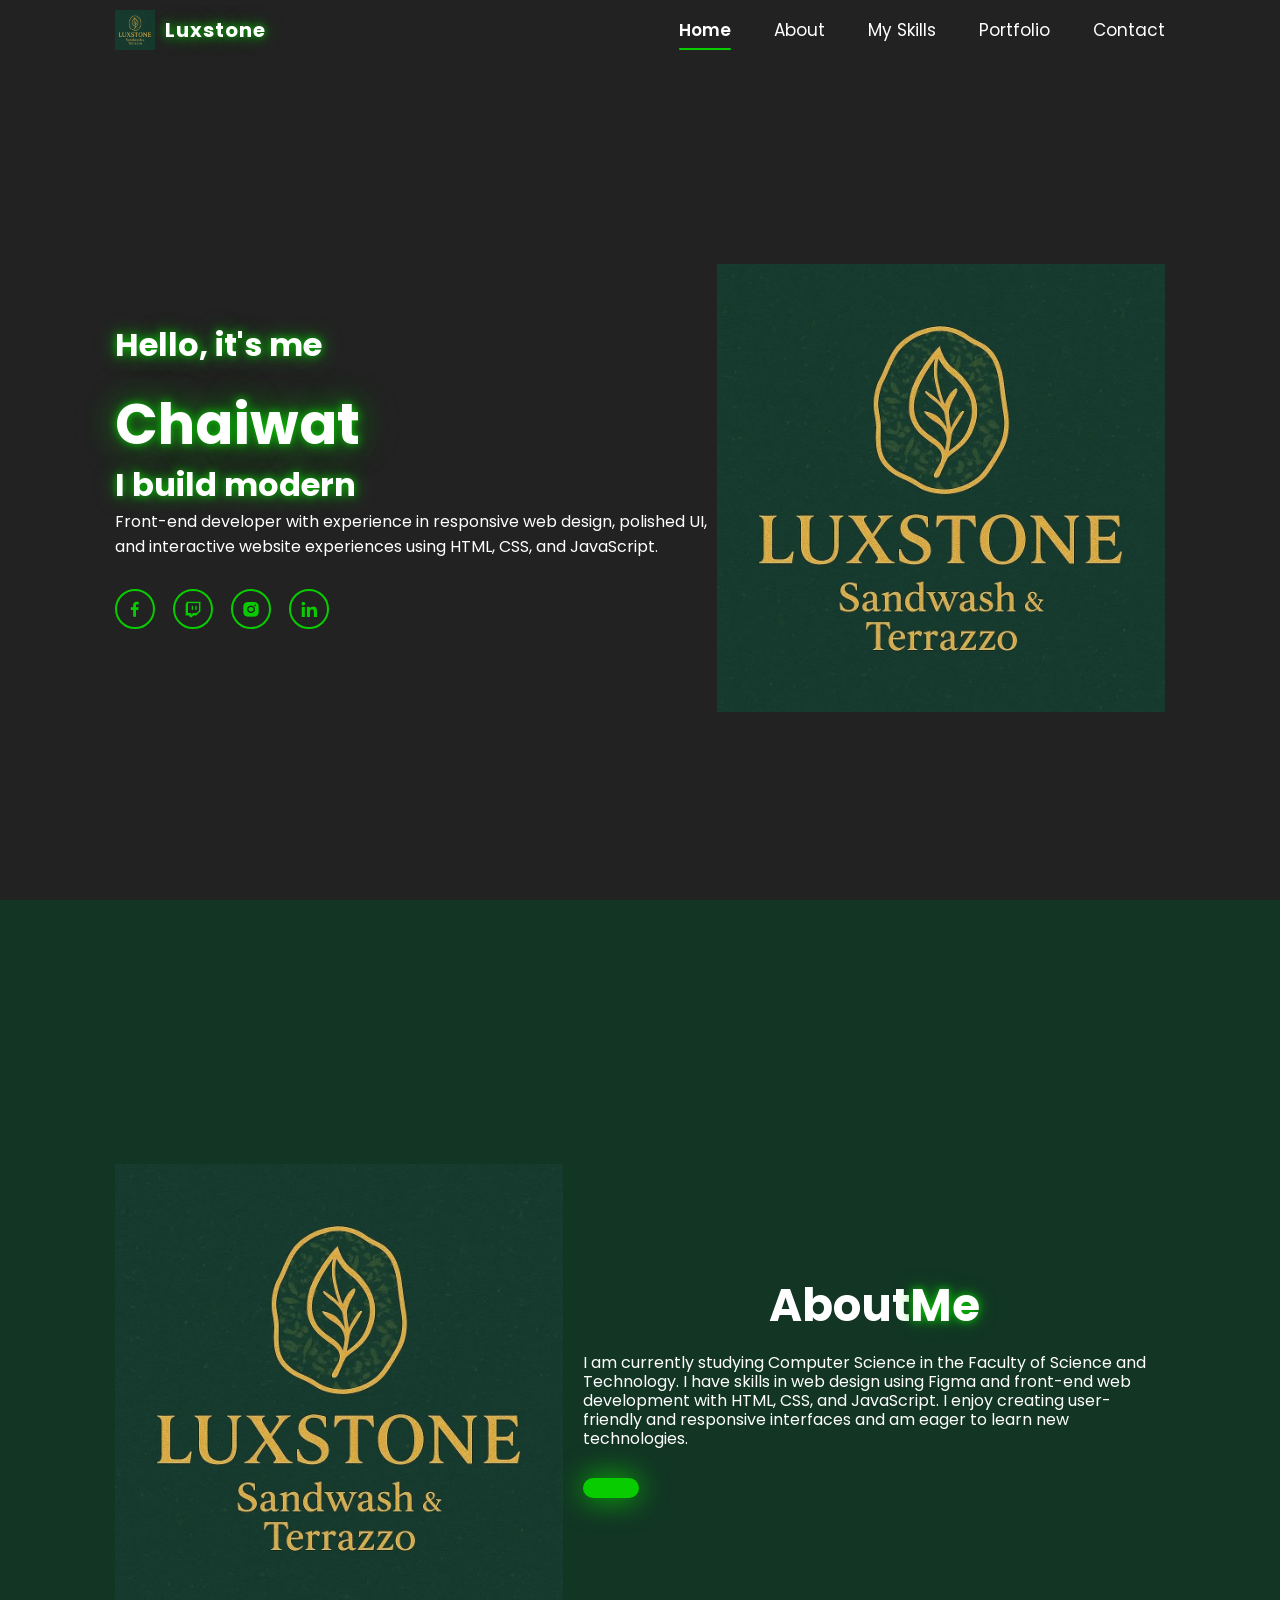
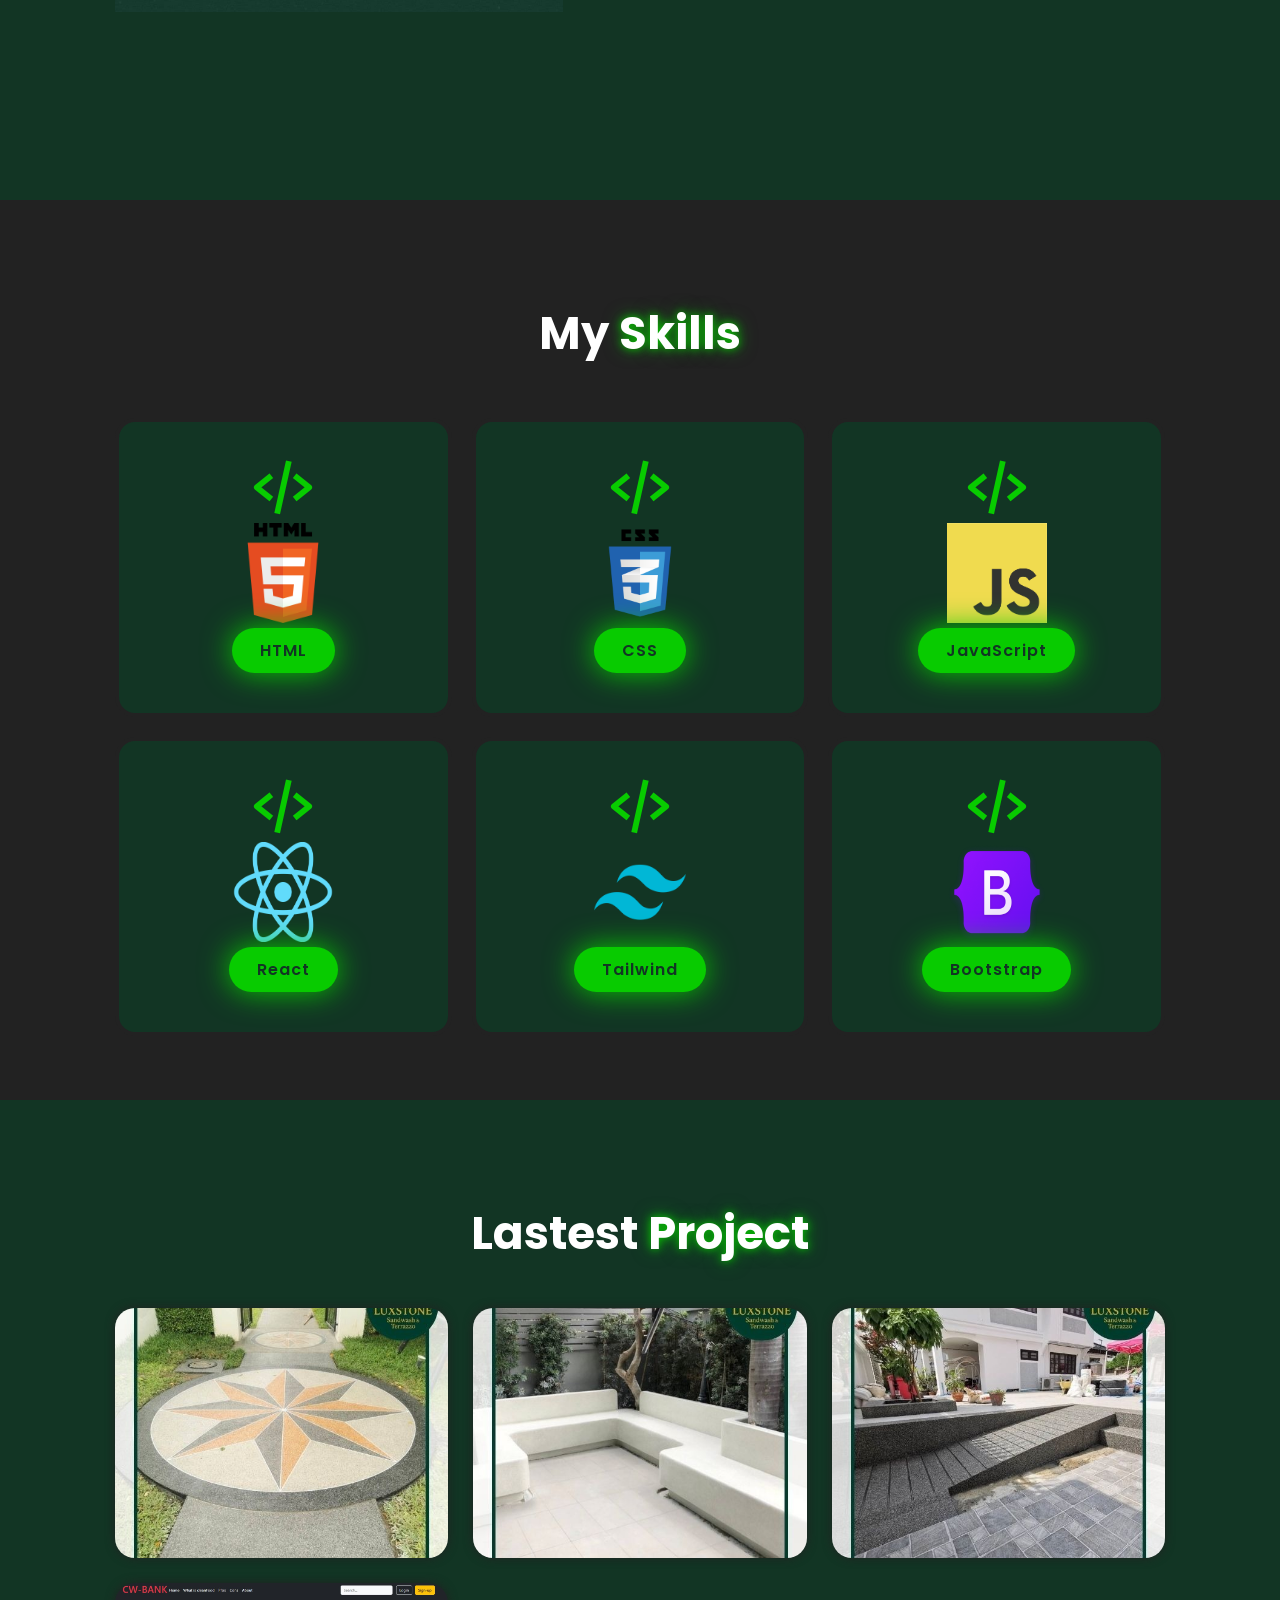
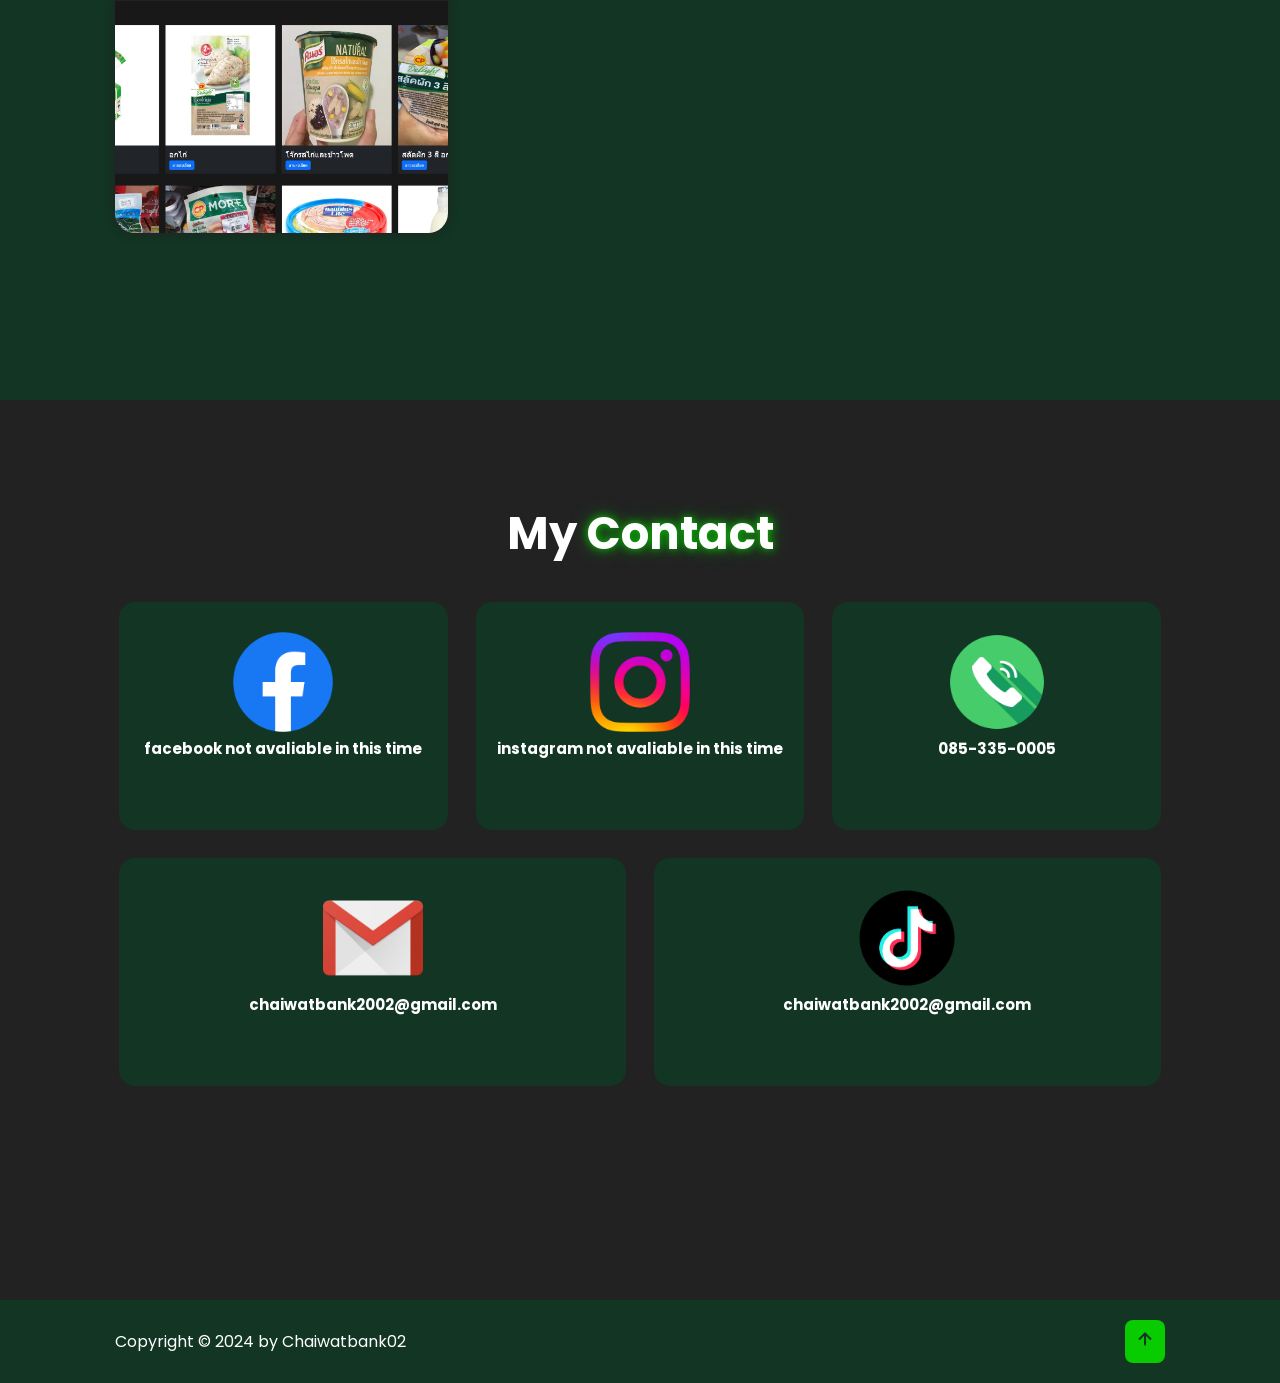
==== index.html @ 9760f202 "first commit" ====
<!DOCTYPE html>
<html lang="en">
  <head>
    <!-- กำหนดการตั้งค่าภาษาเป็นภาษาอังกฤษ -->
    <meta charset="UTF-8" />
    <meta http-equiv="X-UA-Compatible" content="IE=edge" />
    <meta name="viewport" content="width=device-width, initial-scale=1.0" />
    <title>Luxstone</title>

    <!-- เชื่อมโยงกับ Box Icons library สำหรับการใช้ไอคอน -->
    <link href="https://unpkg.com/boxicons@2.1.4/css/boxicons.min.css" rel="stylesheet" />

    <!-- โลโก้สำหรับแท็บ browser (favicon) -->
    <link rel="icon" href="images/luxstone_logo.jpg" type="image/jpeg" />

    <!-- เชื่อมโยงกับไฟล์ CSS ที่กำหนดเอง -->
    <link rel="stylesheet" href="css/style.css" />
  </head>

  <body>
    <!-- ส่วนของ Header -->
    <header class="header">
      
      <!-- โลโก้ของเว็บไซต์ -->
      <a href="#home" class="logo-link">
        <img src="images/luxstone_logo.jpg" alt="Luxstone logo" class="logo" />
        <span class="logo-text">Luxstone</span>
      </a>

      <!-- ไอคอนเมนูที่จะแสดงในมือถือ -->
      <i class='bx bx-menu' id="menu-icon"></i>

      <!-- เมนูนำทาง -->
      <nav class="navbar">
        <a href="#home" class="active">Home</a>
        <a href="#about">About</a>
        <a href="#services">My Skills</a>
        <a href="portfolio.html">Portfolio</a>
        <a href="#contact">Contact</a>
      </nav>
    </header>

    <!-- home section design -->
    <section class="home" id="home">
      <div class="home-content">

        <!-- ข้อความแนะนำตัว -->
        <h3>Hello, it's me</h3>
        <h1>Chaiwat</h1>
        <h3>I build modern <span class="typed-text"></span></h3>
        <p>Front-end developer with experience in responsive web design, polished UI, and interactive website experiences using HTML, CSS, and JavaScript.</p>
        


        <!-- ลิงก์ไปยังโซเชียลมีเดีย -->
        <div class="social-media">
          <a href="#"><i class='bx bxl-facebook' ></i></a>
          <a href="#"><i class='bx bxl-twitch' ></i></a>
          <a href="#"><i class='bx bxl-instagram-alt' ></i></a>
          <a href="#"><i class='bx bxl-linkedin' ></i></a>
        </div>
      </div>

      <!-- รูปภาพแนะนำ -->
      <div class="home-img">
        <img src="images/luxstone_logo.jpg" alt="Luxstone logo">
      </div>
    </section>

    <!-- about section design -->
    <section class="about" id="about">
      <div class="about-img">
        <img src="images/luxstone_logo.jpg" alt="Luxstone logo">
      </div>

      <div class="about-content">
        
        <h2 class="heading">About<span>Me</span></h2>
        <h3></h3>
        
        <p>I am currently studying Computer Science in the Faculty of Science and Technology. I have skills in web design using Figma and front-end web development with HTML, CSS, and JavaScript. I enjoy creating user-friendly and responsive interfaces and am eager to learn new technologies.</p>
        
        <a href="#" class="btn"></a>
      </div>
    </section>

    <!-- my skills section design -->
    <section class="services" id="services">
      <h2 class="heading">My <span>Skills</span></h2>

      <div class="services-container">
        
        <div class="services-box">
          <i class='bx bx-code-alt'></i><br/>
          <img src="images/html.png" alt=""><br/>         
          
          <a href="#" class="btn">HTML</a>
        </div>

        <div class="services-box">
          <i class='bx bx-code-alt'></i><br/>
          <img src="images/css.png" alt=""><br/>         
          
          <a href="#" class="btn">CSS</a>
        </div>

        <div class="services-box">
          <i class='bx bx-code-alt'></i><br/>
          <img src="images/js.png" alt=""><br/>         
          
          <a href="#" class="btn">JavaScript</a>
        </div>

        <div class="services-box">
          <i class='bx bx-code-alt'></i><br/>
          <img src="images/react.png" alt=""><br/>         
          
          <a href="#" class="btn">React</a>
        </div>

        <div class="services-box">
          <i class='bx bx-code-alt'></i><br/>
          <img src="images/tailwind.png" alt=""><br/>         
          
          <a href="#" class="btn">Tailwind</a>
        </div>

        <div class="services-box">
          <i class='bx bx-code-alt'></i><br/>
          <img src="images/bootstrap-logo.png" alt=""><br/>         
          
          <a href="#" class="btn">Bootstrap</a>
        </div>



      </div>
    </section>

    <!-- My projects -->
    <section class="portfolio" id="portfolio">
      <h2 class="heading">Lastest <span>Project</span></h2>
      <div class="portfolio-container">
        <!-- project 1 -->
        <div class="portfolio-box">
          <img src="images/product1.jpg" alt="">
          <div class="portfolio-layer">
            <h4>My-Web</h4>
            <p>Developed a personal portfolio website showcasing my skills and projects using HTML, CSS, and JavaScript. Designed the layout to be responsive and user-friendly to highlight my technical abilities and achievements.</p>
            <a href="#" class="portfolio-link"><i class='bx bx-link-external'></i></a>
          </div>
        </div>

        <!-- project 2 -->
        <div class="portfolio-box">
          <img src="images/product2.jpg" alt="">
          <div class="portfolio-layer">
            <h4>ToDoList</h4>
            <p>Created a website listing healthy food options available in convenience stores, using Bootstrap</p>
            <a href="#" class="portfolio-link"><i class='bx bx-link-external'></i></a>
          </div>
        </div>

        <!-- project 3 -->
        <div class="portfolio-box">
          <img src="images/product3.jpg" alt="">
          <div class="portfolio-layer">
            <h4>cleanfood</h4>
            <p>Created a website listing healthy food options available in convenience stores,using Bootstrap</p>
            <a href="#" class="portfolio-link"><i class='bx bx-link-external'></i></a>
          </div>
        </div>

        <div class="portfolio-box">
          <img src="images/cleanbank.jpg" alt="">
          <div class="portfolio-layer">
            <h4>not avaliable</h4>
            <p>not avaliable</p>
            <a href="#" class="portfolio-link"><i class='bx bx-link-external'></i></a>
          </div>
        </div>

      </div>
    </section>

    <div class="image-modal" id="image-modal">
      <div class="image-modal-content">
        <span class="image-modal-close" id="image-modal-close">&times;</span>
        <img id="image-modal-img" src="" alt="Project image">
        <div class="image-modal-title" id="image-modal-title"></div>
      </div>
    </div>

     <!-- contact section design -->
     <section class="contact" id="contact">
      <!-- ส่วนของ Contact Section -->
      <h2 class="heading">My <span>Contact</span></h2>
      
      
      <div class="contact-container">
        <!-- กล่องที่เก็บการ์ดข้อมูลการติดต่อ -->
    
        <div class="contact-card">
          <!-- การ์ดแรกที่ใช้แสดงข้อมูลการติดต่อ 1 -->
         
          <img src="images/fb.webp" alt="">
            
          <h2>
            facebook not avaliable in this time
          </h2>
          
        </div>
    
        <div class="contact-card">
          <!-- การ์ดที่สองสำหรับการติดต่อ 2 -->
                  
          <img src="images/instagram.png" alt="">
                  
          <h2>
            instagram not avaliable in this time
          </h2>
          
        </div>

        <div class="contact-card">
          <!-- การ์ดที่สองสำหรับการติดต่อ 3 -->
                  
          <img src="images/phone-call.png" alt="">
                  
          <h2>
            085-335-0005
          </h2>
          
        </div>

        <div class="contact-card">
          <!-- การ์ดที่สองสำหรับการติดต่อ 4 -->
                
          <img src="images/email-icon.png" alt="">
                  
          <h2>
            chaiwatbank2002@gmail.com
          </h2>
          
        </div>
                <div class="contact-card">
          <!-- การ์ดที่สองสำหรับการติดต่อ 4 -->
                
          <img src="images/tiktoklogo.png" alt="TikTok">
                  
          <h2>
            chaiwatbank2002@gmail.com
          </h2>
          
        </div>
    
      </div>
      <!-- ปิดการ์ดทั้งหมด -->
    </section>
    <!-- ปิดส่วนของ Contact -->
    
      
 

    <!-- footer design -->
    <footer class="footer">
      <!-- ข้อความลิขสิทธิ์ -->
      <div class="footer-text">
        <p>Copyright &copy; 2024 by Chaiwatbank02</p>
      </div>

      <!-- ปุ่มขึ้นไปข้างบน -->
      <div class="footer-iconTop">
        <a href="#home"><i class='bx bx-up-arrow-alt'></i></a>
      </div>
    </footer>

    <!-- เชื่อมโยงกับ Typed.js (สำหรับการพิมพ์ข้อความอัตโนมัติ) -->
    <script src="https://cdn.jsdelivr.net/npm/typed.js@2.0.12"></script>

    <!-- เชื่อมโยงกับไฟล์ JavaScript ของคุณ -->
    <script src="js/script.js"></script>
    <script>
      document.addEventListener('DOMContentLoaded', function() {
        const modal = document.getElementById('image-modal');
        const modalImg = document.getElementById('image-modal-img');
        const modalTitle = document.getElementById('image-modal-title');
        const modalClose = document.getElementById('image-modal-close');

        document.querySelectorAll('.portfolio-box .portfolio-link').forEach(function(link) {
          link.addEventListener('click', function(event) {
            event.preventDefault();
            const box = link.closest('.portfolio-box');
            const img = box.querySelector('img');
            const title = box.querySelector('h4');
            modalImg.src = img.src;
            modalImg.alt = title ? title.textContent : 'Project image';
            modalTitle.textContent = title ? title.textContent : '';
            modal.classList.add('active');
          });
        });

        function closeModal() {
          modal.classList.remove('active');
          modalImg.src = '';
          modalTitle.textContent = '';
        }

        modalClose.addEventListener('click', closeModal);
        modal.addEventListener('click', function(event) {
          if (event.target === modal) {
            closeModal();
          }
        });
        document.addEventListener('keydown', function(event) {
          if (event.key === 'Escape' && modal.classList.contains('active')) {
            closeModal();
          }
        });
      });
    </script>
  </body>
</html>
---- css/style.css ----
@import url('https://fonts.googleapis.com/css2?family=Poppins:wght@300;400;500;600;700;800;900&display=swap');

/* Global Reset: ตั้งค่าเริ่มต้นสำหรับทุกองค์ประกอบในหน้าเว็บ */
* {
    margin: 0; /* ไม่มีการเว้นขอบจากค่าตั้งต้น */
    padding: 0; /* ไม่มีการเว้นระยะภายในจากค่าตั้งต้น */
    box-sizing: border-box; /* คำนวณขนาดรวมของขอบและการpadding */
    text-decoration: none; /* ไม่ให้มีการขีดเส้นใต้ในลิงก์ */
    border: none; /* ไม่มีขอบ */
    outline: none; /* ไม่มีเส้นขอบเมื่อลงคลิก */
    scroll-behavior: smooth; /* เลื่อนหน้าเว็บแบบลื่นไหล */
    font-family: 'Poppins', sans-serif; /* ใช้ฟอนต์ Poppins */
}

:root {
    /* ตั้งค่าตัวแปรสีหลักสำหรับการใช้งานทั่วทั้งเว็บ */
    --bg-color: #222222; /* สีพื้นหลังหลัก (สีมืด) */
    --second-bg-color: #123524; /* สีพื้นหลังรอง (สีเทาเข้ม) */
    --text-color: #fff; /* สีของข้อความ (สีขาว) */
    --main-color: #08CB00; /* สีหลัก (สีเขียว) */
}

html {
    font-size: 62.5%; /* ตั้งค่าขนาดฟอนต์ที่ 62.5% ของขนาดปกติ (1rem = 10px) */
    overflow-x: hidden; /* ซ่อนการเลื่อนแนวนอน */
}

body {
    background: var(--bg-color); /* กำหนดสีพื้นหลังเป็นสีมืด */
    color: var(--text-color); /* กำหนดสีข้อความเป็นสีขาว */
}

.image-modal {
    position: fixed;
    inset: 0;
    background: rgba(0, 0, 0, 0.85);
    display: none;
    align-items: center;
    justify-content: center;
    z-index: 9999;
    padding: 20px;
}

.image-modal.active {
    display: flex;
}

.image-modal-content {
    position: relative;
    max-width: min(1000px, 90vw);
    width: auto;
    max-height: calc(100vh - 4rem);
    display: flex;
    flex-direction: column;
    justify-content: center;
    align-items: center;
    gap: 1rem;
    padding: 1rem;
    box-sizing: border-box;
}

.image-modal-content img {
    max-width: calc(100vw - 6rem);
    max-height: calc(100vh - 8rem);
    width: auto;
    height: auto;
    display: block;
    object-fit: contain;
    border-radius: 16px;
    box-shadow: 0 18px 60px rgba(0, 0, 0, 0.45);
}

.image-modal-close {
    position: absolute;
    top: 1rem;
    right: 1rem;
    width: 40px;
    height: 40px;
    border-radius: 50%;
    background: #ffffff;
    color: #111111;
    display: grid;
    place-items: center;
    font-size: 24px;
    cursor: pointer;
    border: none;
    box-shadow: 0 12px 30px rgba(0, 0, 0, 0.25);
    z-index: 10001;
}

.image-modal-title {
    margin-top: 14px;
    color: #ffffff;
    text-align: center;
    font-size: 18px;
}

/* Section: การตั้งค่าของแต่ละ section ในหน้าเว็บ */
section {
    min-height: 100vh; /* ความสูงของ section คือ ความสูงเต็มหน้าจอ */
    padding: 10rem 9% 2rem; /* กำหนดระยะห่างจากขอบ (padding) ของแต่ละ section */
}

/* Header: ส่วนหัวของเว็บไซต์ที่อยู่ติดกับด้านบน */
.header {
    position: fixed; /* ทำให้ header คงที่อยู่ด้านบนสุดของหน้า */
    top: 0; /* อยู่ที่ด้านบนสุด */
    left: 0; /* อยู่ที่ด้านซ้ายสุด */
    width: 100%; /* ความกว้างของ header ครอบคลุมทั้งหน้า */
    padding: 1rem 9%; /* ระยะห่างภายในของ header */
    background: var(--bg-color); /* พื้นหลังของ header เป็นสีมืด */
    display: flex; /* ใช้ Flexbox เพื่อจัดการ layout ของเนื้อหาใน header */
    justify-content: space-between; /* จัดระเบียบเนื้อหาให้กระจายไปทางซ้ายและขวา */
    align-items: center; /* จัดให้องค์ประกอบอยู่กลางในแกน Y */
    z-index: 100; /* ตั้งค่าระดับชั้นให้ header อยู่บนสุด */
    transition: all .3s ease; /* เปลี่ยนแปลงได้อย่างราบรื่น */
}

.header.sticky {
    padding: 0.8rem 9%;
    background: rgba(34, 34, 34, 0.90);
    backdrop-filter: blur(14px);
    box-shadow: 0 1.2rem 2.4rem rgba(0, 0, 0, 0.25);
    transform: translateY(-0.1rem);
}

.header.sticky .logo {
    transform: scale(0.92);
}

.header.sticky .navbar a {
    color: #fff;
}

.header .navbar a {
    position: relative;
    transition: color .3s ease;
}

.header .navbar a::after {
    content: '';
    position: absolute;
    left: 0;
    bottom: -0.8rem;
    width: 100%;
    height: 0.2rem;
    background: var(--main-color);
    transform: scaleX(0);
    transform-origin: left center;
    transition: transform .3s ease;
    border-radius: 1rem;
}

.header .navbar a:hover::after,
.header .navbar a.active::after {
    transform: scaleX(1);
}

/* โลโก้ในส่วนหัว */
.logo-link {
    display: inline-flex;
    align-items: center;
    gap: 1rem;
    text-decoration: none;
}

.logo {
    width: 4rem; /* ความกว้างของโลโก้ */
    height: auto; /* ให้รักษาอัตราส่วนภาพ */
    display: block;
}

.logo-text {
    color: var(--text-color);
    font-size: 2rem;
    font-weight: 700;
    letter-spacing: 0.1rem;
}

/* เมนูนำทาง */
.navbar a {
    font-size: 1.7rem; /* ขนาดตัวอักษรของลิงก์ในเมนู */
    color: var(--text-color); /* สีของลิงก์เป็นสีขาว */
    margin-left: 4rem; /* เว้นระยะจากลิงก์ก่อนหน้า */
}

.navbar a:hover,.navbar a.active {
    color: #fff;/* เปลี่ยนสีของลิงก์เมื่อโฮเวอร์หรือคลิกเป็นสีหลัก */
    font-weight: 600; 
}

/* ไอคอนเมนู (เมื่อหน้าจอเล็กลง) */
#menu-icon {
    font-size: 3.6rem; /* ขนาดของไอคอนเมนู */
    color: var(--text-color); /* สีของไอคอนเมนูเป็นสีขาว */
    display: none; /* ซ่อนเมนูไอคอน (จะใช้ในกรณีที่หน้าจอมีขนาดเล็ก) */
}

/* ส่วนของหน้าแรก */
.home {
    display: flex; /* ใช้ Flexbox เพื่อจัดเนื้อหากลาง */
    justify-content: space-between; /* จัดให้อยู่กลางแนวนอน */
    align-items: center; /* จัดให้อยู่กลางแนวตั้ง */
}

/* รูปภาพในหน้าแรก */
.home-img img{
    width: 35vw; /* กำหนดความกว้างของรูปภาพเป็น 35% ของความกว้างหน้าจอ */
    animation:floatImage 4s ease-in-out infinite;
}

@keyframes floatImage {
    /* จุดเริ่มต้น (0%): อิลิเมนต์จะอยู่ที่ตำแหน่งเดิม */
    0% {
        transform: translateY(0); /* ไม่เคลื่อนที่ในแนวแกน Y */
    }

    /* จุดกึ่งกลาง (50%): อิลิเมนต์จะเคลื่อนที่ขึ้นไป 2.4rem */
    50% {
        transform: translateY(-3.4rem); /* ย้ายอิลิเมนต์ขึ้นไปข้างบน 2.4rem */
    }

    /* จุดสุดท้าย (100%): อิลิเมนต์จะกลับไปที่ตำแหน่งเดิม */
    100% {
        transform: translateY(0); /* กลับไปที่ตำแหน่งเริ่มต้น (ไม่เคลื่อนที่ในแนว Y) */
    }
}


/* เนื้อหาข้อความในหน้าแรก */
.home-content h3 {
    font-size: 3.2rem; /* ขนาดของหัวข้อระดับ h3 */
    font-weight: 700; /* ตัวอักษรหนา */
    color: #ffffff;
    text-shadow:
        0 0 0.8rem rgba(8, 203, 0, 0.9),
        0 0 2rem rgba(8, 203, 0, 0.6);
}

.home-content h3:first-of-type {
    margin-bottom: 2rem;
}

span {
    color: #ffffff;
    text-shadow:
        0 0 0.8rem rgba(8, 203, 0, 0.9),
        0 0 1.8rem rgba(8, 203, 0, 0.5);
}

.home-content h1 {
    font-size: 5.6rem; /* ขนาดของหัวข้อระดับ h1 */
    font-weight: 700; /* ตัวอักษรหนา */
    line-height: 1.3; /* ระยะห่างระหว่างบรรทัด */
    color: #ffffff;
    text-shadow:
        0 0 1rem rgba(8, 203, 0, 1),
        0 0 3rem rgba(8, 203, 0, 0.6),
        0 0 6rem rgba(8, 203, 0, 0.2);
}

.home-content p {
    font-size: 1.6rem; /* ขนาดของข้อความปกติ */
}

.home-content video {
    position: absolute;
    top: 0;
    left: 0;
    width: 100%;
    height: 100%;
    object-fit: cover; /* ปรับขนาดให้เต็มหน้าจอ */
    z-index: -1; /* ให้วิดีโออยู่ด้านหลังเนื้อหา */
}

/* สไตล์สำหรับไอคอนโซเชียลมีเดีย */
.social-media a {
    display: inline-flex; /* ใช้การจัดเรียงแบบ flex */
    justify-content: center; /* จัดให้อยู่กลาง */
    align-items: center; /* จัดให้อยู่กลาง */
    width: 4rem; /* ความกว้างของไอคอน */
    height: 4rem; /* ความสูงของไอคอน */
    background: transparent; /* พื้นหลังโปร่งใส */
    border: .2rem solid var(--main-color); /* ขอบสีหลัก */
    border-radius: 50%; /* ทำให้ไอคอนกลม */
    font-size: 2rem; /* ขนาดฟอนต์ */
    color: var(--main-color); /* สีของไอคอนเป็นสีหลัก */
    margin: 3rem 1.5rem 3rem 0; /* กำหนดระยะห่างรอบๆ ไอคอน */
}

/* สไตล์เมื่อมีการ hover ที่ลิงก์ใน .social-media */
.social-media a:hover {
    background: var(--main-color); /* เปลี่ยนพื้นหลังของลิงก์ให้เป็นสีจากตัวแปร --main-color */
    color: var(--second-bg-color); /* เปลี่ยนสีของข้อความในลิงก์ให้เป็นสีจากตัวแปร --second-bg-color */
    box-shadow: 0 0 1rem var(--main-color); /* เพิ่มเงารอบๆ ลิงก์ที่มีสีจากตัวแปร --main-color */
}

/* สไตล์สำหรับปุ่ม .btn */
.btn {
    display: inline-block; /* กำหนดให้ปุ่มเป็น inline-block ซึ่งสามารถอยู่ในบรรทัดเดียวกับองค์ประกอบอื่นๆ */
    padding: 1rem 2.8rem; /* กำหนดระยะห่างภายในปุ่ม (padding): ด้านบน/ล่าง 1rem และด้านซ้าย/ขวา 2.8rem */
    background: var(--main-color); /* กำหนดพื้นหลังของปุ่มให้เป็นสีจากตัวแปร --main-color */
    border-radius: 4rem; /* ทำมุมของปุ่มให้โค้งมนด้วยรัศมี 4rem */
    box-shadow: 0 0 3rem var(--main-color); /* เพิ่มเงารอบๆ ปุ่มที่มีสีจากตัวแปร --main-color */
    font-size: 1.6rem; /* กำหนดขนาดของตัวอักษรในปุ่มเป็น 1.6rem */
    color: var(--second-bg-color); /* กำหนดสีของตัวอักษรในปุ่มให้เป็นสีจากตัวแปร --second-bg-color */
    letter-spacing: .1rem; /* เพิ่มระยะห่างระหว่างตัวอักษร */
    font-weight: 600; /* กำหนดความหนาของตัวอักษรในปุ่มให้หนา */
    transition: .5s ease; /* กำหนดการเปลี่ยนแปลงที่ราบรื่น (transition) สำหรับการเปลี่ยนแปลงต่างๆ ใช้เวลา 0.5 วินาที */
}

/* สไตล์เมื่อมีการ hover ที่ปุ่ม .btn */
.btn:hover {
    box-shadow: none; /* เมื่อ hover ที่ปุ่ม จะไม่แสดงเงารอบๆ ปุ่ม */
}


/* สไตล์ของ container หลักใน section about */
.about {
    display: flex; /* ใช้ Flexbox เพื่อจัดเรียงภายใน */
    justify-content: center; /* จัดให้อยู่กลางแนวนอน */
    align-items: center; /* จัดให้อยู่กลางแนวตั้ง */
    gap: 2rem; /* ช่องว่างระหว่างแต่ละองค์ประกอบ */
    background: var(--second-bg-color); /* ตั้งค่าสีพื้นหลังด้วยตัวแปร --second-bg-color */
}

/* สไตล์สำหรับภาพใน .about-img */
.about-img img {
    width: 35vw; /* กำหนดความกว้างของภาพเป็น 35% ของความกว้างของหน้าจอ */
}

/* สไตล์สำหรับหัวข้อใน .heading */
.heading {
    text-align: center; /* จัดหัวข้อให้อยู่กลาง */
    font-size: 4.5rem; /* ขนาดตัวอักษรของหัวข้อ */
}

/* สไตล์ของเนื้อหาใน .about-content */
.about-content {
    text-align: left; /* จัดให้ข้อความใน .about-content อยู่ทางซ้าย */
    line-height: 1.2; /* ระยะห่างระหว่างบรรทัด */
}

/* สไตล์สำหรับหัวข้อย่อยใน .about-content */
.about-content h3 {
    font-size: 2.6rem; /* ขนาดตัวอักษรของหัวข้อย่อย */
}

/* สไตล์สำหรับย่อหน้าภายใน .about-content */
.about-content p {
    margin: 2rem 0 3rem; /* ระยะห่างบน-ล่างของย่อหน้า */
    font-size: 1.6rem; /* ขนาดของข้อความปกติ */
    
}

/* สไตล์สำหรับหัวข้อใน section services */
.services h2 {
    margin-bottom: 5rem; /* ระยะห่างด้านล่างของหัวข้อ */
}

/* สไตล์สำหรับ container ของบริการใน .services-container */
.services-container {
    display: flex; /* ใช้ Flexbox ในการจัดเรียงภายใน */
    justify-content: center; /* จัดให้อยู่กลางแนวนอน */
    align-items: center; /* จัดให้อยู่กลางแนวตั้ง */
    flex-wrap: wrap; /* ให้เนื้อหาใน container สามารถห่อกลับได้ */
    gap: 2rem; /* ช่องว่างระหว่างแต่ละองค์ประกอบ */
}

/* ----- Services Section ----- */
.services-container .services-box {
    /* กำหนดให้กล่องบริการยืดหยุ่นในแนวนอน โดยมีขนาดพื้นฐานที่ 30rem */
    flex:1 1 30rem;
    /* กำหนดพื้นหลังของกล่องบริการ */
    background:var(--second-bg-color);
    /* กำหนด padding ภายในกล่อง */
    padding:3rem 2rem 4rem;
    /* มุมโค้งของกล่อง */
    border-radius:2rem;
    /* กำหนดข้อความให้อยู่ตรงกลาง */
    text-align:center;
    /* กำหนดเส้นขอบของกล่อง */
    border:.4rem solid var(--bg-color);
    /* เพิ่มเอฟเฟกต์การเปลี่ยนแปลงเมื่อ hover */
    transition: .5s ease;
}

/* เอฟเฟกต์ hover สำหรับกล่องบริการ */
.services-container .services-box:hover {
    /* เปลี่ยนสีเส้นขอบเมื่อ hover */
    border-color: var(--main-color);
    /* ขยายขนาดกล่องเมื่อ hover */
    transform:scale(1.02);
}

/* กำหนดขนาดและสีของไอคอนภายในกล่องบริการ */
.services-box i {
    font-size:7rem;
    color:var(--main-color);
}

/* กำหนดขนาดฟอนต์สำหรับหัวข้อในกล่องบริการ */
.services-box h3 {
    font-size: 2.6rem;
}

/* กำหนดขนาดฟอนต์และระยะห่างของข้อความภายในกล่องบริการ */
.services-box p {
    font-size: 1.6rem;
    margin: 1rem 0 3rem;
}

.services-box img {
    width:100px;
    height:100px;
}

/* ----- Portfolio Section ----- */
.portfolio {
    /* กำหนดพื้นหลังของส่วน portfolio */
    background: var(--second-bg-color);
}

.portfolio-page {
    padding: 12rem 9% 4rem;
    min-height: 100vh;
}

.portfolio-page .section-header {
    max-width: 80rem;
    margin: 0 auto 3.5rem;
    text-align: center;
}

.portfolio-page .section-header p {
    color: #d1d1e6;
    font-size: 1.7rem;
    line-height: 1.8;
    margin-top: 1rem;
}

.portfolio-grid {
    display: grid;
    grid-template-columns: repeat(3, minmax(18rem, 1fr));
    gap: 2.4rem;
}

.project-card {
    position: relative;
    overflow: hidden;
    border-radius: 2rem;
    min-height: 26rem;
    aspect-ratio: 4/3;
    box-shadow: 0 1.6rem 3rem rgba(0, 0, 0, 0.18);
    border: .1rem solid rgba(255, 255, 255, 0.12);
    transition: transform .25s ease, box-shadow .25s ease;
}

.project-card:hover {
    transform: translateY(-0.35rem);
    box-shadow: 0 2.2rem 4rem rgba(0, 0, 0, 0.22);
}

.project-card img {
    width: 100%;
    height: 100%;
    object-fit: cover;
    display: block;
    cursor: zoom-in;
}

.portfolio-overlay {
    position: fixed;
    inset: 0;
    background: rgba(0, 0, 0, 0.88);
    display: none;
    align-items: center;
    justify-content: center;
    padding: 2rem;
    z-index: 2000;
}

.portfolio-overlay.active {
    display: flex;
}

.portfolio-overlay-content {
    position: relative;
    max-width: min(1000px, 90vw);
    width: auto;
    max-height: calc(100vh - 4rem);
    display: flex;
    flex-direction: column;
    justify-content: center;
    align-items: center;
    gap: 1rem;
    padding: 1rem;
    box-sizing: border-box;
}

.portfolio-overlay-content img {
    max-width: calc(100vw - 6rem);
    width: auto;
    max-height: calc(100vh - 8rem);
    height: auto;
    border-radius: 1.8rem;
    box-shadow: 0 2rem 3rem rgba(0,0,0,0.3);
}

.portfolio-overlay-caption {
    margin-top: 1.2rem;
    color: #f2f2f8;
    text-align: center;
    font-size: 1.6rem;
    opacity: .92;
}

.portfolio-overlay-close {
    position: absolute;
    top: 1rem;
    right: 1rem;
    width: 4rem;
    height: 4rem;
    border-radius: 50%;
    border: none;
    background: rgba(255,255,255,0.92);
    color: #111;
    font-size: 2.2rem;
    line-height: 1;
    cursor: pointer;
    display: grid;
    place-items: center;
    box-shadow: 0 1rem 2rem rgba(0,0,0,0.2);
    z-index: 1001;
}

.portfolio-overlay-close:hover {
    transform: scale(1.05);
}

/* กำหนดระยะห่างใต้หัวข้อ portfolio */
.portfolio h2{
    margin-bottom: 4rem;
}

/* กำดันการแสดงผลแบบ grid สำหรับกล่อง portfolio */
.portfolio-container {
    display: grid;
    /* กำหนดให้ grid มี 3 คอลัมน์ */
    grid-template-columns: repeat(3, 1fr);
    /* จัดเรียงให้อยู่ตรงกลาง */
    align-items: center;
    /* ระยะห่างระหว่างแต่ละกล่อง */
    gap:2.5rem;
}

/* กำหนดลักษณะของแต่ละกล่องใน portfolio */
.portfolio-container .portfolio-box {
    /* ใช้ relative positioning เพื่อใช้กับ absolute positioning ของ layer */
    position: relative;
    /* มุมโค้งของกล่อง */
    border-radius: 2rem;
    /* เพิ่มเงาให้กล่อง */
    box-shadow: 0 0 1rem var(--bg-color);
    /* ซ่อนส่วนที่เกินจากกล่อง */
    overflow: hidden;
    /* ใช้ flex เพื่อจัดเรียงเนื้อหาภายในกล่อง */
    display: flex;
    /* Make all portfolio cards the same aspect ratio/size */
    aspect-ratio: 4/3;
    min-height: 22rem;
    align-items: stretch;
}

/* กำหนดให้ภาพใน portfolio ขยายเต็มพื้นที่กล่อง */
.portfolio-box img {
    width: 100%;
    height: 100%;
    object-fit: cover; /* ensure images fill card without distortion */
    transition: .5s ease;
    display: block;
}

.portfolio-box:hover img{
    transform:scale(1.1);/* กำหนดเลเยอร์ที่ปรากฏเมื่อ hover ภายในกล่อง portfolio */
}


/* ----- Portfolio Layer Styles ----- */
.portfolio-box .portfolio-layer {
    /* ใช้ absolute positioning เพื่อให้เลเยอร์ครอบคลุมพื้นที่ภายในกล่อง */
    position: absolute;
    /* วางเลเยอร์ที่ด้านล่างสุดของกล่อง */
    bottom: 0;
    /* วางเลเยอร์ที่ขอบซ้ายสุดของกล่อง */
    left: 0;
    /* กำหนดความกว้างของเลเยอร์ให้เต็มพื้นที่กล่อง */
    width: 100%;
    /* กำหนดความสูงของเลเยอร์ให้เต็มพื้นที่กล่อง */
    height: 100%;
    /* ใช้ linear gradient เพื่อสร้างเอฟเฟกต์การเปลี่ยนสีจากโปร่งใสไปยังสีหลัก */
    background: linear-gradient(rgba(0, 0, 0, 0.1), var(--main-color));
    /* ใช้ flexbox เพื่อจัดเรียงเนื้อหาภายในเลเยอร์ */
    display: flex;
    /* จัดให้องค์ประกอบภายในเลเยอร์อยู่ตรงกลางแนวนอน */
    justify-content: center;
    /* แก้ไขคำสั่งผิดพลาด: 'align-items' ไม่ควรเป็น 'align:-items' */
    align-items: center; /* แก้ไขจาก align:-items */
    /* ตั้งค่าทิศทางของ flexbox เป็นคอลัมน์ */
    flex-direction: column;
    /* ตั้งค่าข้อความให้อยู่ตรงกลาง */
    text-align: center;
    /* กำหนด padding ภายในเลเยอร์ */
    padding: 0.4rem;
    transform: translateY(100%);
    transition: .5s ease;
}

.portfolio-box:hover .portfolio-layer {
    transform: translateY(0);
}

/* ----- Portfolio Layer Paragraph Styles ----- */
.portfolio-layer p {
    /* กำหนดขนาดฟอนต์ในข้อความ */
    font-size: 1.6rem;
    /* กำหนดระยะห่างระหว่างบรรทัดของข้อความ */
    margin: .3rem 0 1rem;
}

/* ----- Portfolio Layer Link (Button) Styles ----- */
.portfolio-layer a {
    /* ใช้ inline-flex เพื่อให้สามารถใช้ flexbox ใน link ได้ */
    display: inline-flex;
    /* จัดให้องค์ประกอบภายใน link อยู่ตรงกลางแนวนอน */
    justify-content: center;
    /* จัดให้องค์ประกอบภายใน link อยู่ตรงกลางแนวตั้ง */
    align-items: center;
    /* กำหนดขนาดความกว้างและความสูงของปุ่ม */
    width: 5rem;
    height: 5rem;
    /* กำหนดพื้นหลังของปุ่ม */
    background: var(--text-color);
    /* ทำให้ปุ่มมีลักษณะเป็นวงกลม */
    border-radius: 50%;
}

/* ----- Portfolio Layer Link Icon Styles ----- */
.portfolio-layer a i {
    /* กำหนดขนาดของไอคอน */
    font-size: 2rem;
    /* กำหนดสีของไอคอนให้เข้ากับพื้นหลังของเลเยอร์ */
    color: var(--second-bg-color);
}

/* กำหนดระยะห่างด้านล่างของหัวข้อ .contact h2 */
.contact-container{
    display: flex; /* ใช้ Flexbox ในการจัดเรียงภายใน */
    justify-content: center; /* จัดให้อยู่กลางแนวนอน */
    align-items: center; /* จัดให้อยู่กลางแนวตั้ง */
    flex-wrap: wrap; /* ให้เนื้อหาใน container สามารถห่อกลับได้ */
    gap: 2rem; /* ช่องว่างระหว่างแต่ละองค์ประกอบ */
    
}

.contact h2 {
    margin-bottom: 3rem; /* ระยะห่างด้านล่าง 3rem */
}

/* กำหนดลักษณะของ form ภายใน .contact */
.contact-card {
    /* กำหนดให้กล่องยืดหยุ่นในแนวนอน โดยมีขนาดพื้นฐานที่ 30rem */
    flex:1 1 30rem;
    /* กำหนดพื้นหลังของกล่อง */
    background:var(--second-bg-color);
    /* กำหนด padding ภายในกล่อง */
    padding:3rem 2rem 4rem;
    /* มุมโค้งของกล่อง */
    border-radius:2rem;
    /* กำหนดข้อความให้อยู่ตรงกลาง */
    text-align:center;
    /* กำหนดเส้นขอบของกล่อง */
    border:.4rem solid var(--bg-color);
    /* เพิ่มเอฟเฟกต์การเปลี่ยนแปลงเมื่อ hover */
    transition: .5s ease;
        
}
.contact-container .contact-card:hover {
    /* เปลี่ยนสีเส้นขอบเมื่อ hover */
    border-color: var(--main-color);
    /* ขยายขนาดกล่องเมื่อ hover */
    transform:scale(1.02);
}

/* กำหนดขนาดฟอนต์ของภาพภายในการ์ด */
.contact-card img {
    width:100px;
    height:100px;
}





/* กำหนดสไตล์ของ footer */
.footer {
    display: flex; /* ใช้ Flexbox ในการจัดเรียงเนื้อหาภายใน footer */
    justify-content: space-between; /* กระจายเนื้อหาให้ห่างกันและจัดให้เริ่มจากขอบซ้ายและขวา */
    align-items: center; /* จัดแนวเนื้อหาภายในให้ตั้งอยู่กลางในแนวตั้ง */
    flex-wrap: wrap; /* ถ้าเนื้อหามากเกินไปจะทำให้สามารถขึ้นบรรทัดใหม่ได้ */
    padding: 2rem 9%; /* กำหนดระยะห่างภายใน footer ทั้งด้านบน-ล่าง และซ้าย-ขวา */
    background: var(--second-bg-color); /* ตั้งค่าสีพื้นหลังของ footer โดยใช้ตัวแปรสีที่กำหนดไว้ใน CSS */
}

/* ------------------------ Footer Text Style ------------------------ */
.footer-text p {
    font-size: 1.6rem; /* กำหนดขนาดตัวอักษรใน <p> ของ .footer-text ให้เป็น 1.6rem */
}

/* ------------------------ Footer Icon Style ------------------------ */
.footer-iconTop {
    display: inline-flex; /* ใช้ flexbox เพื่อจัดเรียงภายในเป็นแนวนอน */
    justify-content: center; /* จัดเรียงองค์ประกอบภายในให้ตรงกลางในแนวนอน */
    align-items: center; /* จัดเรียงองค์ประกอบภายในให้ตรงกลางในแนวตั้ง */
    padding: .8rem; /* กำหนดระยะห่างภายในของไอคอน */
    background: var(--main-color); /* ตั้งค่าสีพื้นหลังเป็นตัวแปร --main-color */
    border-radius: .8rem; /* ทำให้มุมของ .footer-iconTop โค้งมน */
    transition: .5s ease; /* เพิ่มการเปลี่ยนแปลงที่ราบรื่นในช่วงเวลา 0.5 วินาที */
}

/* ------------------------ Hover Effect on Footer Icon ------------------------ */
.footer-iconTop a:hover {
    box-shadow: 0 0 3rem var(--main-color); /* เพิ่มเงารอบๆ ไอคอนเมื่อผู้ใช้ hover ด้วยขนาด 3rem และสี --main-color */
}

/* ------------------------ Icon Style in Footer ------------------------ */
.footer-iconTop a i {
    font-size: 2.4rem; /* กำหนดขนาดตัวอักษรของไอคอนใน <i> เป็น 2.4rem */
    color: var(--second-bg-color); /* กำหนดสีของไอคอนให้ใช้ตัวแปร --second-bg-color */
}

/* -------------------------- Responsive Design -------------------------- */

/* สำหรับหน้าจอขนาดใหญ่ (สูงสุด 1200px) */
@media (max-width:1200px) {
    html {
        font-size: 55%; /* ลดขนาดตัวอักษรให้เป็น 55% ของขนาดปกติ */
    }
}

/* สำหรับหน้าจอขนาดกลาง (สูงสุด 991px) */
@media (max-width:991px) {
    .header {
        padding: 2rem 3%; /* กำหนด padding ของ header เป็น 2rem ด้านบน-ล่าง และ 3% ด้านซ้าย-ขวา */
    }

    section {
        padding: 10rem 3% 2rem; /* กำหนด padding ของ section เป็น 10rem ด้านบน, 3% ด้านซ้าย-ขวา และ 2rem ด้านล่าง */
    }

    .footer {
        padding: 2rem 3%; /* กำหนด padding ของ footer เป็น 2rem ด้านบน-ล่าง และ 3% ด้านซ้าย-ขวา */
    }
}

/* สำหรับหน้าจอขนาดเล็ก (สูงสุด 768px) */
@media (max-width:768px) {
    #menu-icon {
        display: block; /* แสดงไอคอนเมนูเมื่อขนาดหน้าจอไม่เกิน 768px */
    }

    .navbar {
        position: absolute; /* ตั้งค่า navbar ให้อยู่เหนือส่วนอื่นๆ ในตำแหน่ง absolute */
        top: 100%; /* ตั้งให้ navbar อยู่ด้านล่างของ header */
        left: 0; /* จัดตำแหน่ง navbar ให้เริ่มต้นจากซ้าย */
        width: 100%; /* ให้ navbar มีความกว้างเต็มหน้าจอ */
        padding: 1rem 3%; /* เพิ่มระยะห่างภายในของ navbar เป็น 1rem ด้านบน-ล่าง และ 3% ด้านซ้าย-ขวา */
        background: var(--bg-color); /* ตั้งค่าสีพื้นหลังเป็นตัวแปร --bg-color */
        border-top: .1rem solid rgba(0,0,0,.2); /* เพิ่มเส้นขอบด้านบนให้ navbar */
        box-shadow: 0 .5rem 1rem solid rgba(0,0,0,.2); /* เพิ่มเงาที่ด้านล่างของ navbar */
        display: none;
    }

/* --------------------- ทำให้เมนู .navbar แสดงผลเมื่อมีคลาส 'active' --------------------- */
    .navbar.active {
        display: block; /* กำหนดให้เมนู .navbar แสดงผลเป็น block เมื่อมีการเพิ่มคลาส 'active' */
    }



    .navbar a {
        display: block; /* กำหนดให้ลิงก์ใน .navbar แสดงผลเป็นบล็อก (block) ซึ่งจะทำให้ลิงก์ขยายตัวเต็มความกว้างของ container */
        font-size: 2rem; /* กำหนดขนาดตัวอักษรของลิงก์ใน .navbar ให้เป็น 2rem */
        margin: 3rem 0; /* เพิ่มระยะห่างด้านบนและด้านล่างของลิงก์ให้เป็น 3rem */
    }
}

@media (max-width:991px) {
    .portfolio-page {
        padding: 10rem 3% 4rem;
    }

    .portfolio-page .section-header {
        padding: 0 2rem;
    }

    .portfolio-page .section-header h2 {
        font-size: 4.2rem;
    }

    .portfolio-page .section-header p {
        font-size: 1.6rem;
    }

    .portfolio-grid {
        grid-template-columns: repeat(2, minmax(18rem, 1fr));
        gap: 1.8rem;
    }

    .project-card {
        min-height: 20rem;
    }
}

@media (max-width:768px) {
    .portfolio-page {
        padding: 8rem 3% 3rem;
    }

    .portfolio-page .section-header h2 {
        font-size: 3.6rem;
    }

    .portfolio-page .section-header p {
        font-size: 1.5rem;
    }

    .portfolio-grid {
        grid-template-columns: 1fr;
        gap: 1.5rem;
    }

    .project-card {
        min-height: 18rem;
        aspect-ratio: auto;
    }

    .project-card img {
        object-fit: cover;
    }
}

@media (max-width:576px) {
    html {
        font-size: 50%;
    }

    .header {
        padding: 1.5rem 3%;
    }

    .logo-text {
        font-size: 1.8rem;
    }

    .portfolio-page {
        padding: 8rem 3% 2rem;
    }

    .portfolio-page .section-header h2 {
        font-size: 3.2rem;
    }

    .portfolio-page .section-header p {
        font-size: 1.4rem;
    }

    .project-card {
        min-height: 16rem;
    }
}
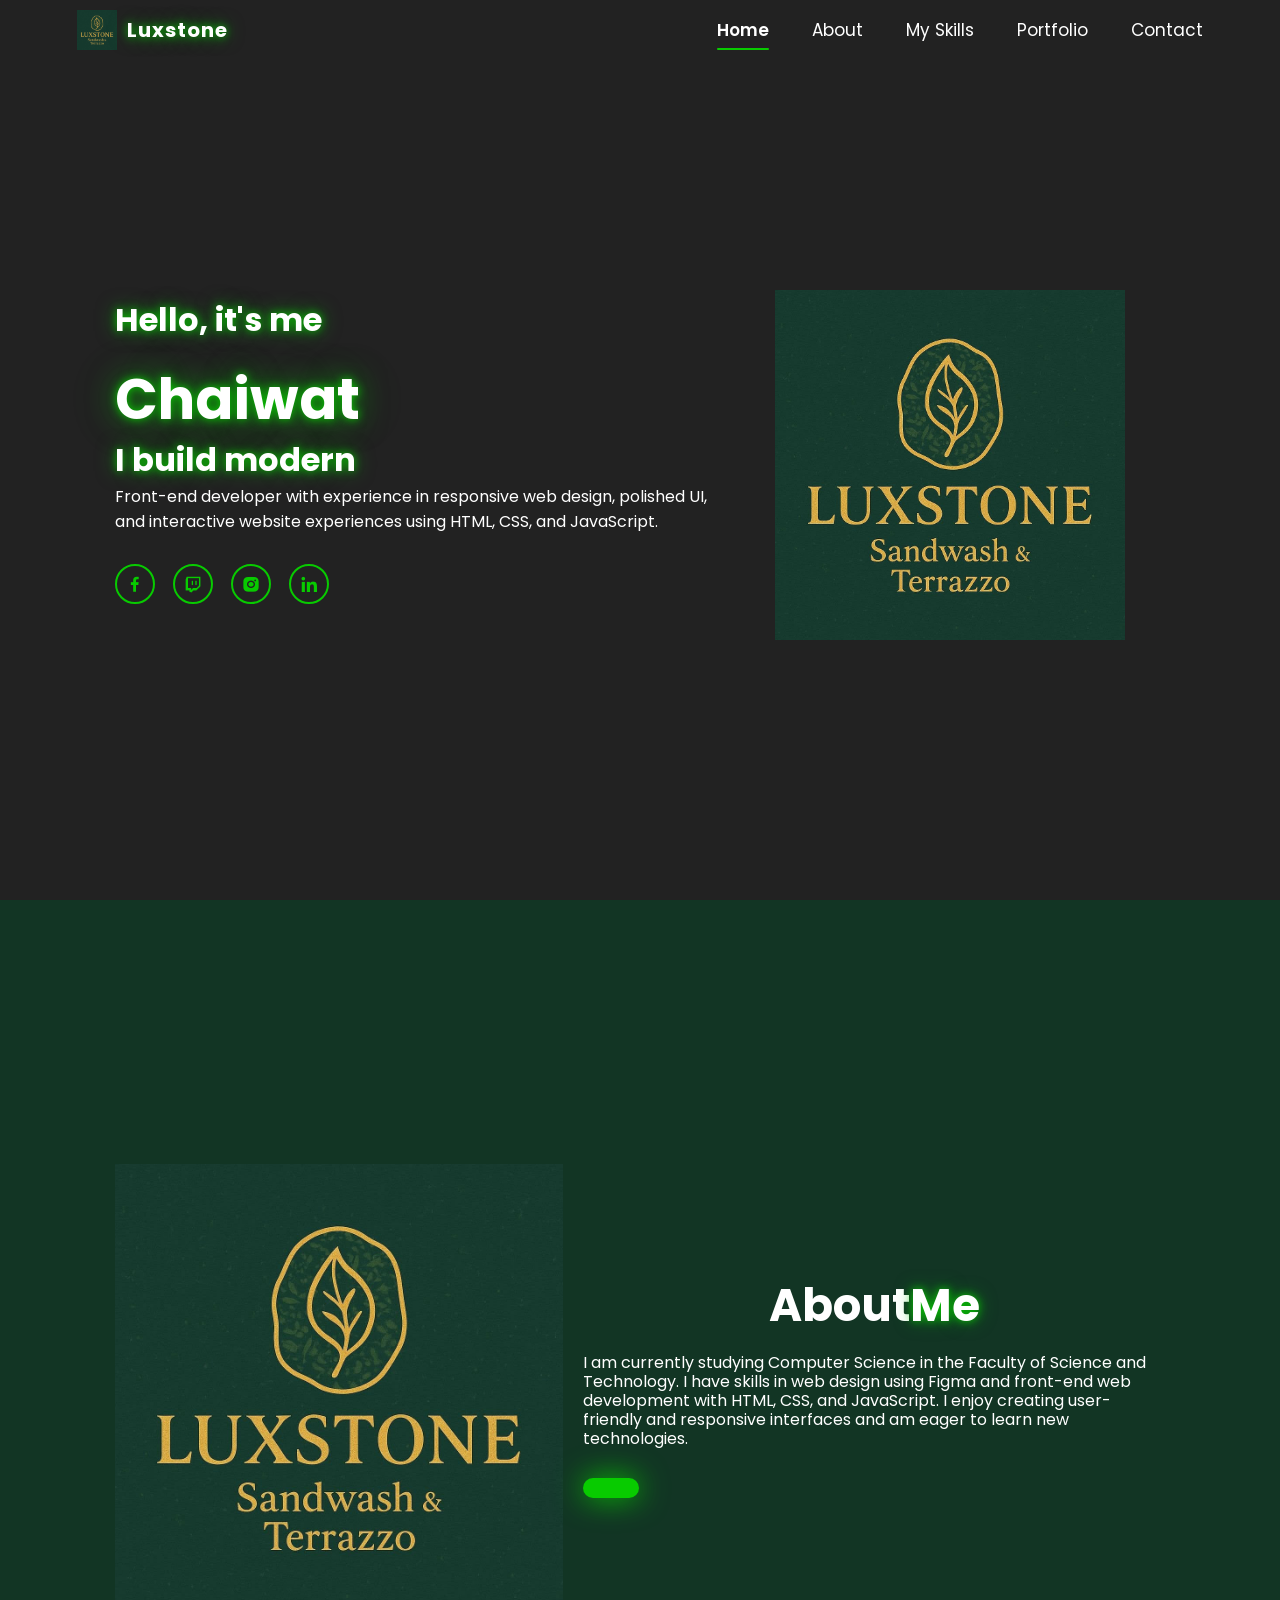
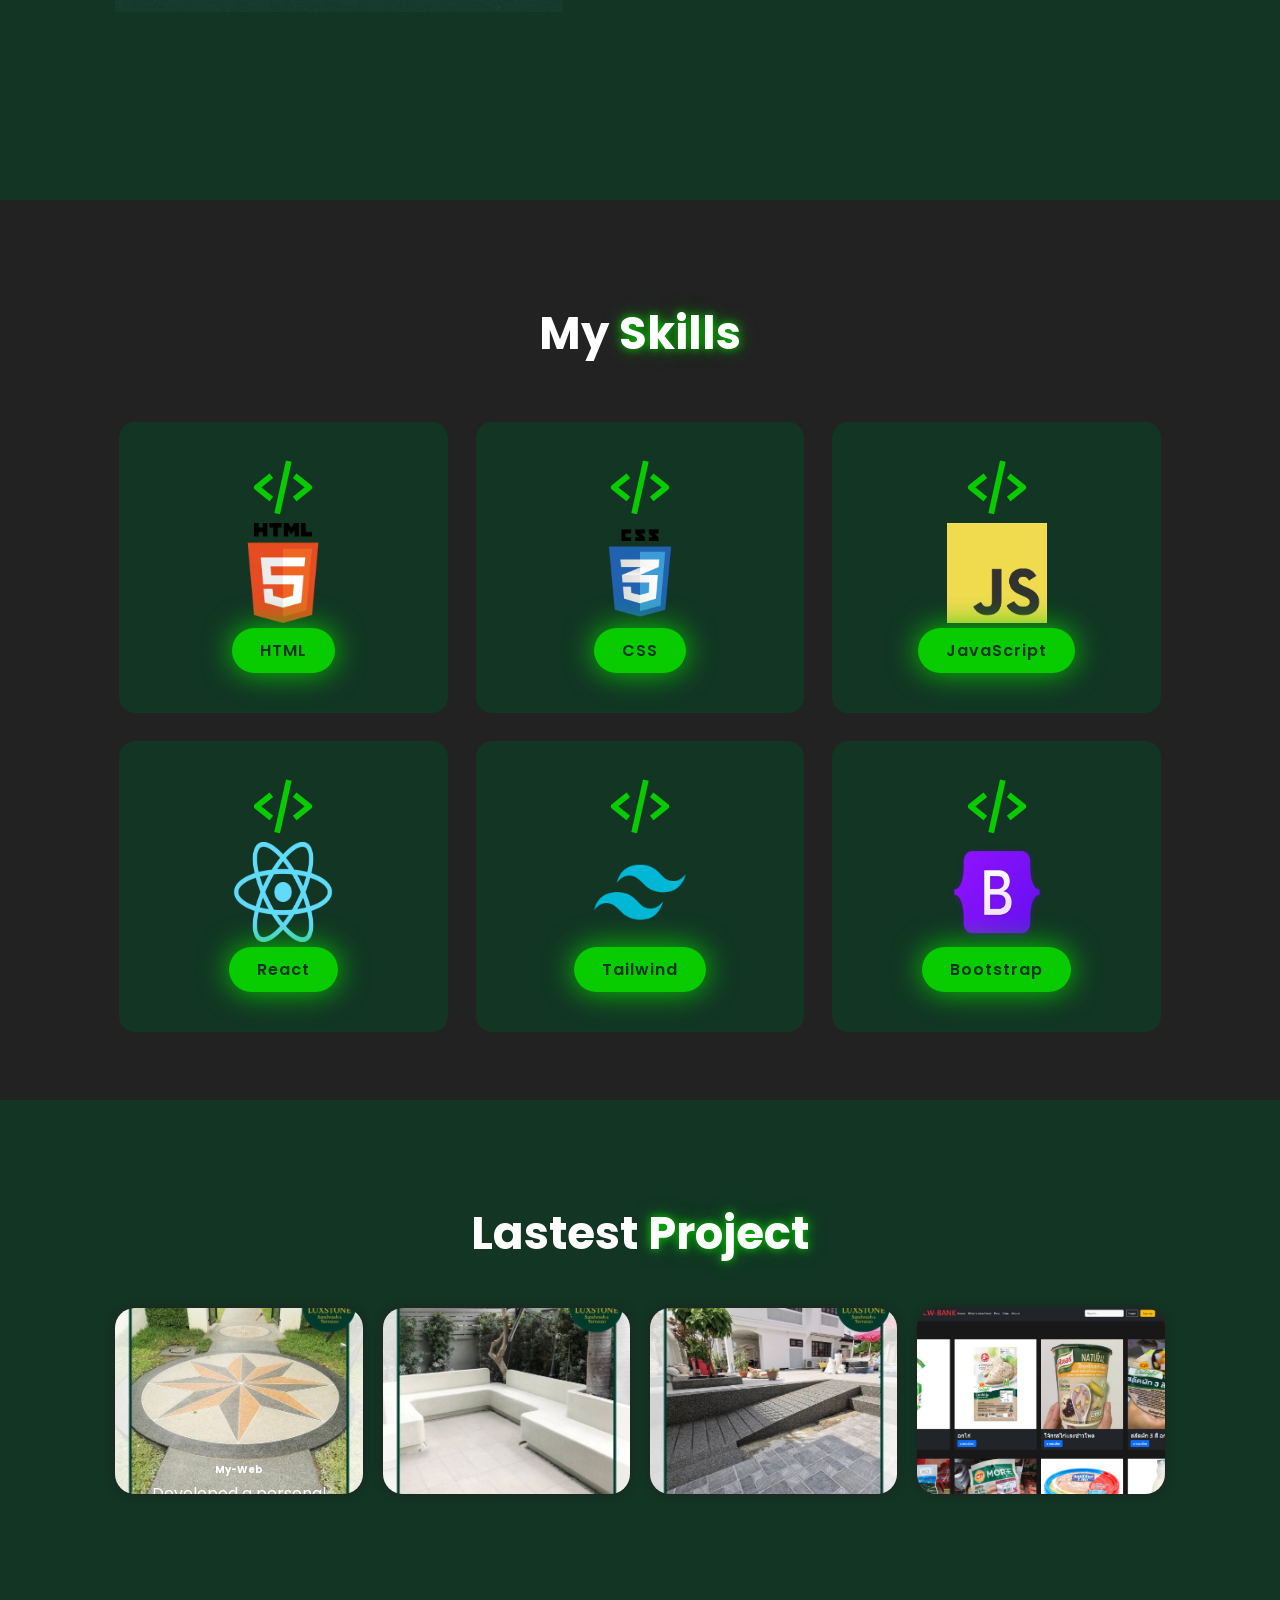
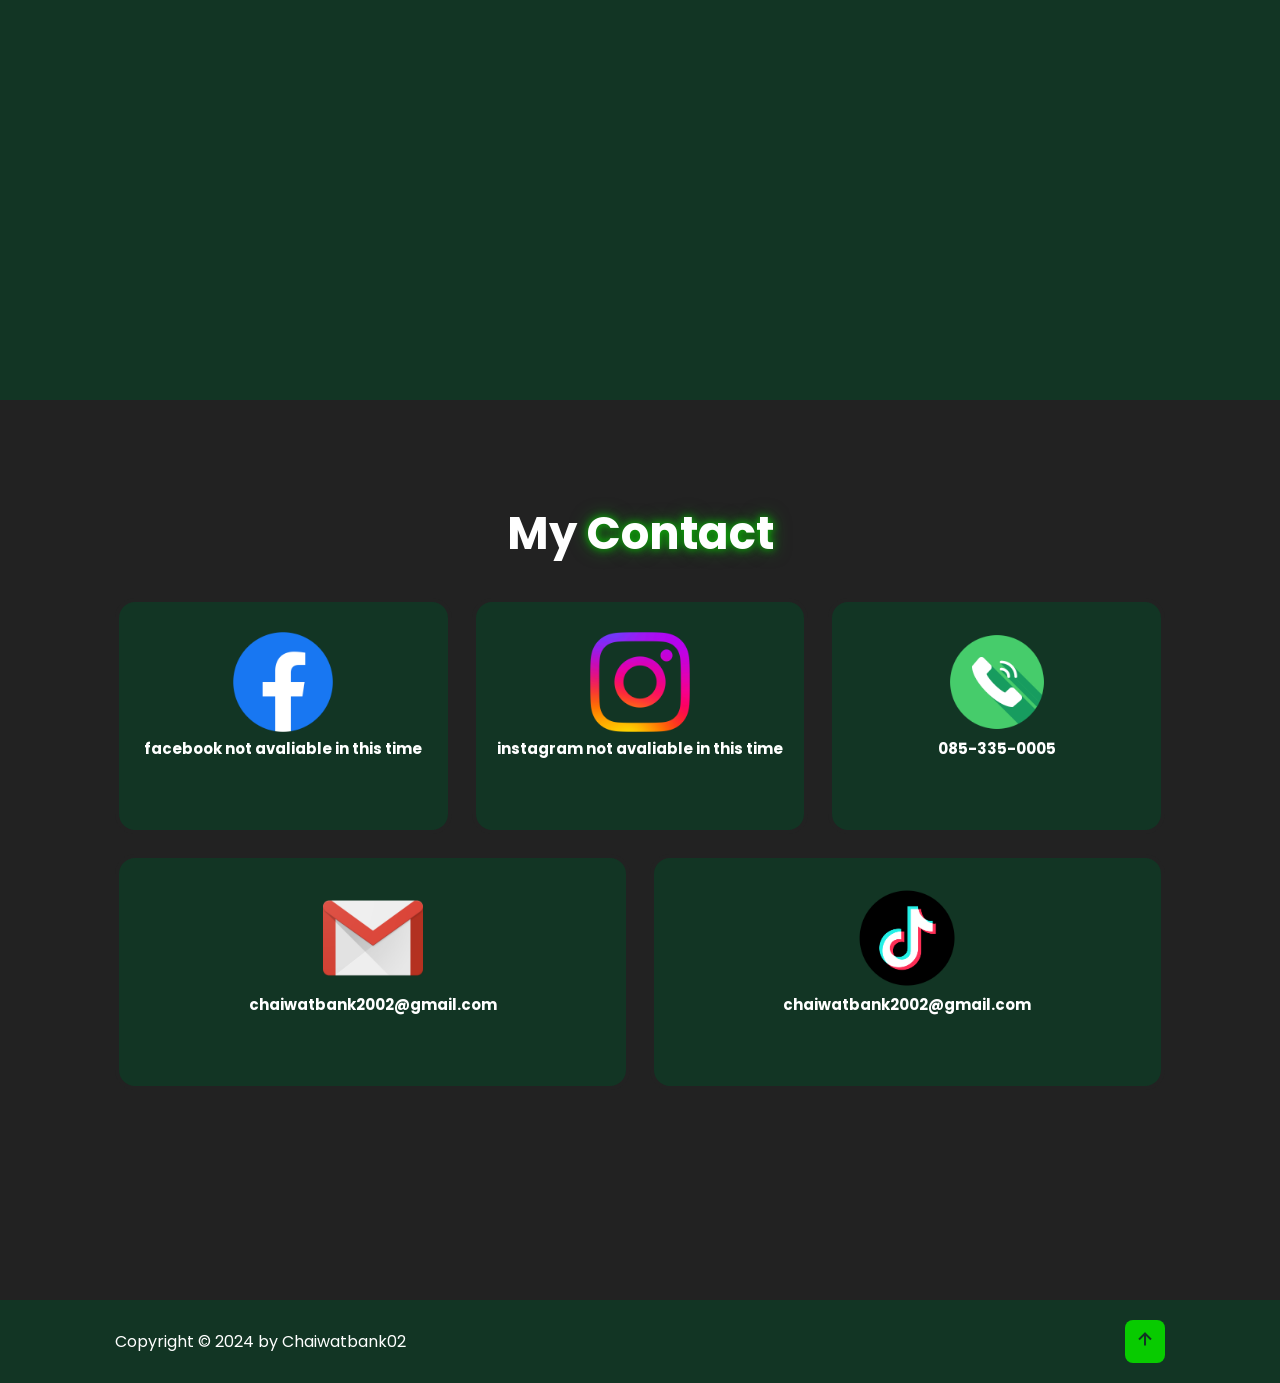
==== commit ea692b95: "2" ====
--- a/index.html
+++ b/index.html
@@ -280,44 +280,5 @@
 
     <!-- เชื่อมโยงกับไฟล์ JavaScript ของคุณ -->
     <script src="js/script.js"></script>
-    <script>
-      document.addEventListener('DOMContentLoaded', function() {
-        const modal = document.getElementById('image-modal');
-        const modalImg = document.getElementById('image-modal-img');
-        const modalTitle = document.getElementById('image-modal-title');
-        const modalClose = document.getElementById('image-modal-close');
-
-        document.querySelectorAll('.portfolio-box .portfolio-link').forEach(function(link) {
-          link.addEventListener('click', function(event) {
-            event.preventDefault();
-            const box = link.closest('.portfolio-box');
-            const img = box.querySelector('img');
-            const title = box.querySelector('h4');
-            modalImg.src = img.src;
-            modalImg.alt = title ? title.textContent : 'Project image';
-            modalTitle.textContent = title ? title.textContent : '';
-            modal.classList.add('active');
-          });
-        });
-
-        function closeModal() {
-          modal.classList.remove('active');
-          modalImg.src = '';
-          modalTitle.textContent = '';
-        }
-
-        modalClose.addEventListener('click', closeModal);
-        modal.addEventListener('click', function(event) {
-          if (event.target === modal) {
-            closeModal();
-          }
-        });
-        document.addEventListener('keydown', function(event) {
-          if (event.key === 'Escape' && modal.classList.contains('active')) {
-            closeModal();
-          }
-        });
-      });
-    </script>
   </body>
 </html>
--- a/css/style.css
+++ b/css/style.css
@@ -107,12 +107,12 @@
     top: 0; /* อยู่ที่ด้านบนสุด */
     left: 0; /* อยู่ที่ด้านซ้ายสุด */
     width: 100%; /* ความกว้างของ header ครอบคลุมทั้งหน้า */
-    padding: 1rem 9%; /* ระยะห่างภายในของ header */
+    padding: 1rem clamp(2rem, 6vw, 9%); /* ระยะห่างภายในของ header */
     background: var(--bg-color); /* พื้นหลังของ header เป็นสีมืด */
     display: flex; /* ใช้ Flexbox เพื่อจัดการ layout ของเนื้อหาใน header */
     justify-content: space-between; /* จัดระเบียบเนื้อหาให้กระจายไปทางซ้ายและขวา */
     align-items: center; /* จัดให้องค์ประกอบอยู่กลางในแกน Y */
-    z-index: 100; /* ตั้งค่าระดับชั้นให้ header อยู่บนสุด */
+    z-index: 100; /* ตั้งค่าระดับชั้นให้ headerอยู่บนสุด */
     transition: all .3s ease; /* เปลี่ยนแปลงได้อย่างราบรื่น */
 }
 
@@ -201,11 +201,25 @@
     display: flex; /* ใช้ Flexbox เพื่อจัดเนื้อหากลาง */
     justify-content: space-between; /* จัดให้อยู่กลางแนวนอน */
     align-items: center; /* จัดให้อยู่กลางแนวตั้ง */
+    gap: 2rem;
+    padding-top: 5rem;
+}
+
+.home-content {
+    max-width: 60rem;
+}
+
+.home-img {
+    width: min(45rem, 100%);
+    display: flex;
+    justify-content: center;
+    align-items: center;
 }
 
 /* รูปภาพในหน้าแรก */
 .home-img img{
-    width: 35vw; /* กำหนดความกว้างของรูปภาพเป็น 35% ของความกว้างหน้าจอ */
+    width: 100%;
+    max-width: 35rem;
     animation:floatImage 4s ease-in-out infinite;
 }
 
@@ -546,12 +560,11 @@
 /* กำดันการแสดงผลแบบ grid สำหรับกล่อง portfolio */
 .portfolio-container {
     display: grid;
-    /* กำหนดให้ grid มี 3 คอลัมน์ */
-    grid-template-columns: repeat(3, 1fr);
-    /* จัดเรียงให้อยู่ตรงกลาง */
-    align-items: center;
-    /* ระยะห่างระหว่างแต่ละกล่อง */
-    gap:2.5rem;
+    grid-template-columns: repeat(auto-fit, minmax(22rem, 1fr));
+    justify-items: center;
+    gap: 2rem;
+    max-width: 120rem;
+    margin: 0 auto;
 }
 
 /* กำหนดลักษณะของแต่ละกล่องใน portfolio */
@@ -568,7 +581,8 @@
     display: flex;
     /* Make all portfolio cards the same aspect ratio/size */
     aspect-ratio: 4/3;
-    min-height: 22rem;
+    min-height: 16rem;
+    max-width: 36rem;
     align-items: stretch;
 }
 
@@ -786,6 +800,53 @@
         display: block; /* กำหนดให้เมนู .navbar แสดงผลเป็น block เมื่อมีการเพิ่มคลาส 'active' */
     }
 
+    .home {
+        flex-direction: column;
+        align-items: center;
+        gap: 1rem;
+        padding-top: 6rem;
+    }
+
+    .home-img {
+        order: -1;
+        margin-bottom: 1rem;
+    }
+
+    .home-content,
+    .home-img,
+    .about-img,
+    .about-content,
+    .services-box,
+    .contact-card {
+        width: 100%;
+        max-width: 56rem;
+    }
+
+    .home-img img,
+    .about-img img {
+        width: 100%;
+        max-width: 28rem;
+    }
+
+    .home-content {
+        text-align: center;
+        padding: 0 1.5rem;
+    }
+
+    .home-img {
+        padding: 0 1.5rem;
+    }
+
+    .services-container,
+    .contact-container {
+        flex-direction: column;
+        align-items: center;
+    }
+
+    .services-box,
+    .contact-card {
+        max-width: 45rem;
+    }
 
 
     .navbar a {
@@ -878,4 +939,26 @@
     .project-card {
         min-height: 16rem;
     }
-}
+
+    .portfolio-container {
+        grid-template-columns: 1fr;
+    }
+
+    .footer {
+        flex-direction: column;
+        align-items: center;
+        text-align: center;
+    }
+
+    .footer-iconTop {
+        margin-top: 2rem;
+    }
+
+    .services-box {
+        margin-bottom: 2rem;
+    }
+
+    .contact-card {
+        margin-bottom: 2rem;
+    }
+}
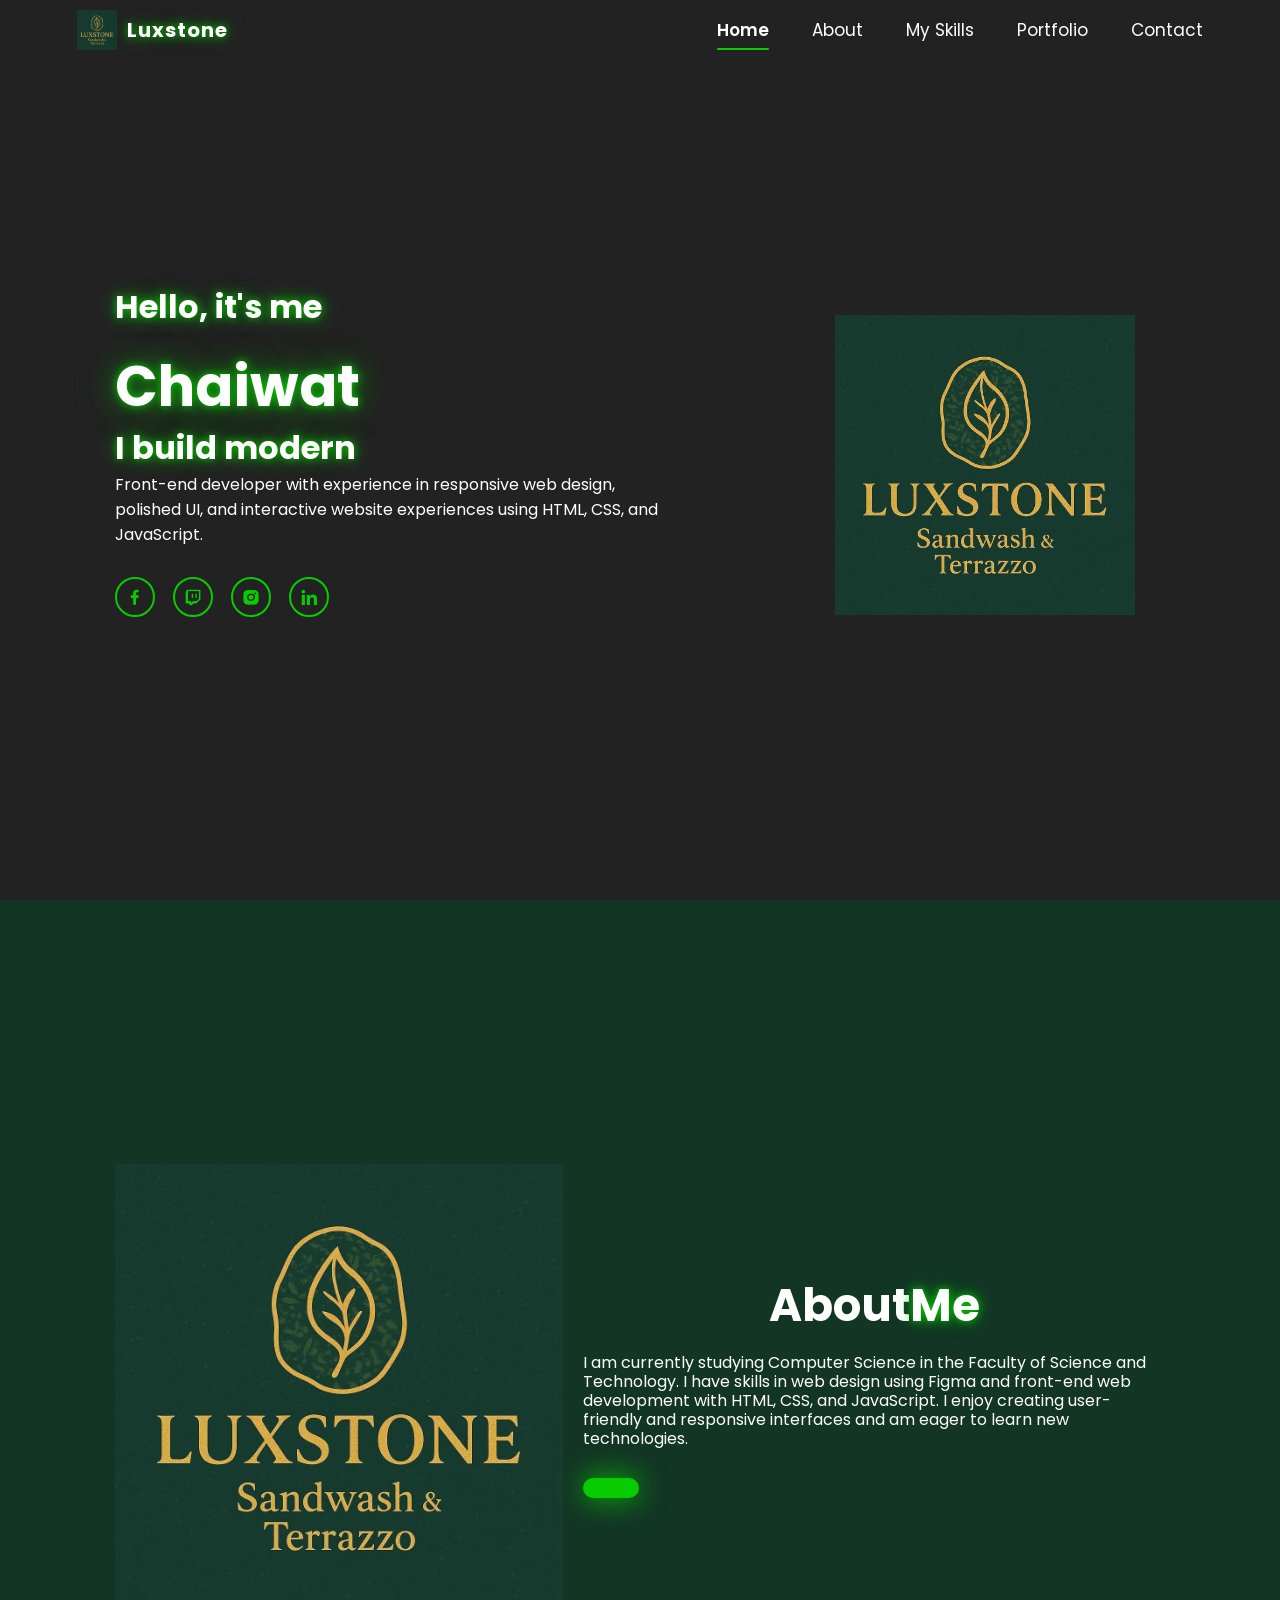
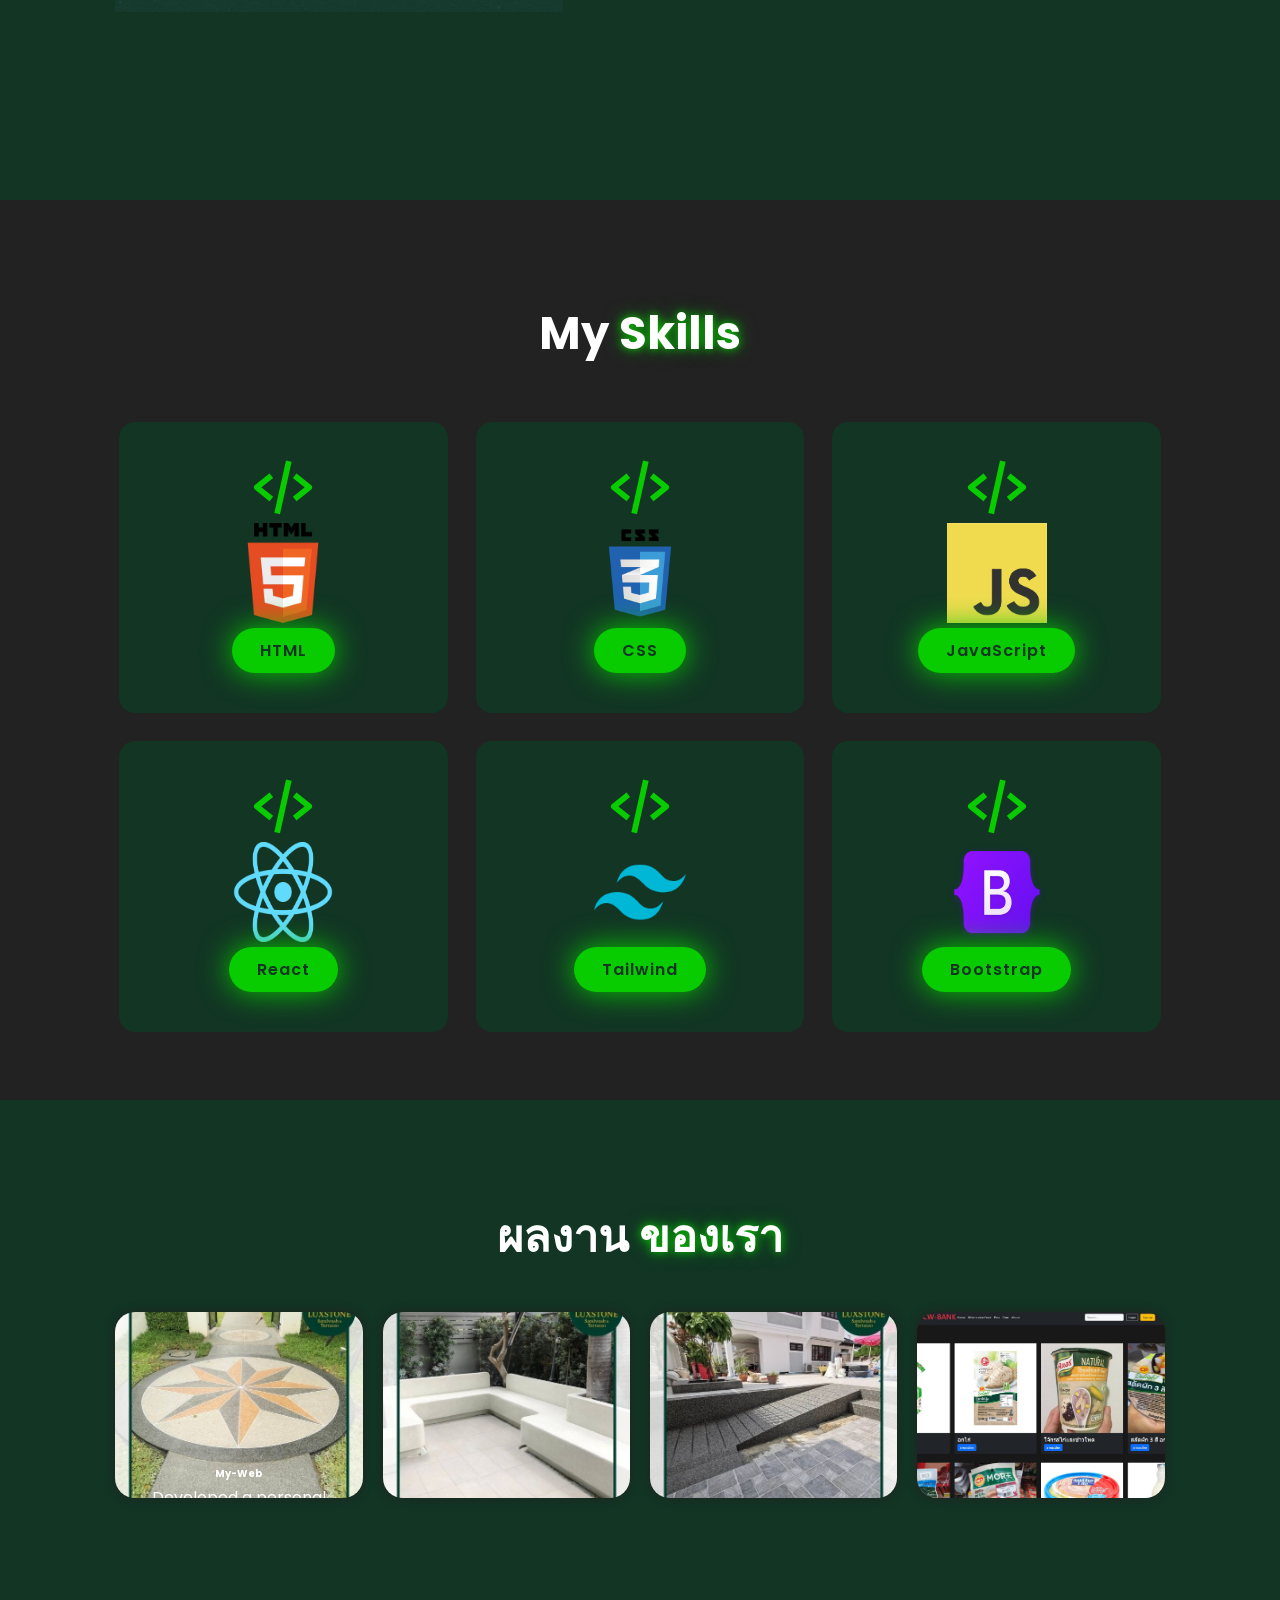
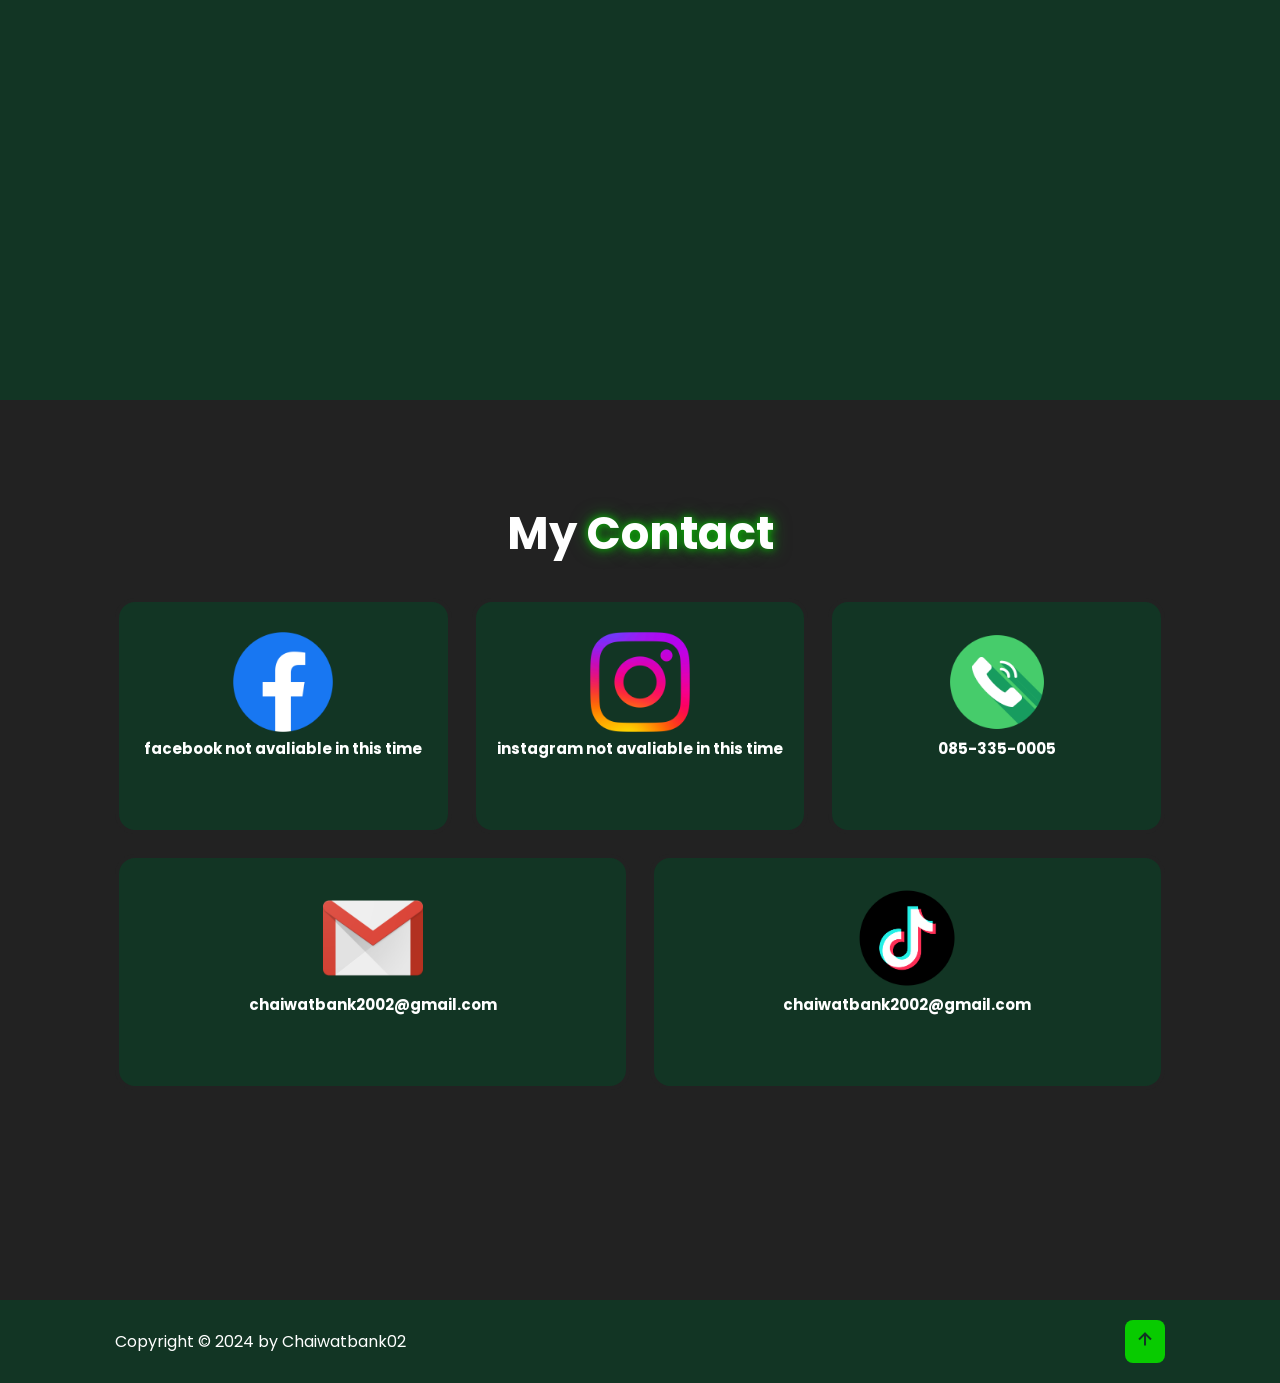
==== commit 4c2fc476: "3" ====
--- a/index.html
+++ b/index.html
@@ -139,7 +139,7 @@
 
     <!-- My projects -->
     <section class="portfolio" id="portfolio">
-      <h2 class="heading">Lastest <span>Project</span></h2>
+      <h2 class="heading">ผลงาน <span>ของเรา</span></h2>
       <div class="portfolio-container">
         <!-- project 1 -->
         <div class="portfolio-box">
--- a/css/style.css
+++ b/css/style.css
@@ -201,16 +201,17 @@
     display: flex; /* ใช้ Flexbox เพื่อจัดเนื้อหากลาง */
     justify-content: space-between; /* จัดให้อยู่กลางแนวนอน */
     align-items: center; /* จัดให้อยู่กลางแนวตั้ง */
-    gap: 2rem;
+    gap: 1.4rem;
     padding-top: 5rem;
 }
 
 .home-content {
-    max-width: 60rem;
+    flex: 1;
+    max-width: 55rem;
 }
 
 .home-img {
-    width: min(45rem, 100%);
+    width: min(36rem, 100%);
     display: flex;
     justify-content: center;
     align-items: center;
@@ -219,7 +220,7 @@
 /* รูปภาพในหน้าแรก */
 .home-img img{
     width: 100%;
-    max-width: 35rem;
+    max-width: 30rem;
     animation:floatImage 4s ease-in-out infinite;
 }
 
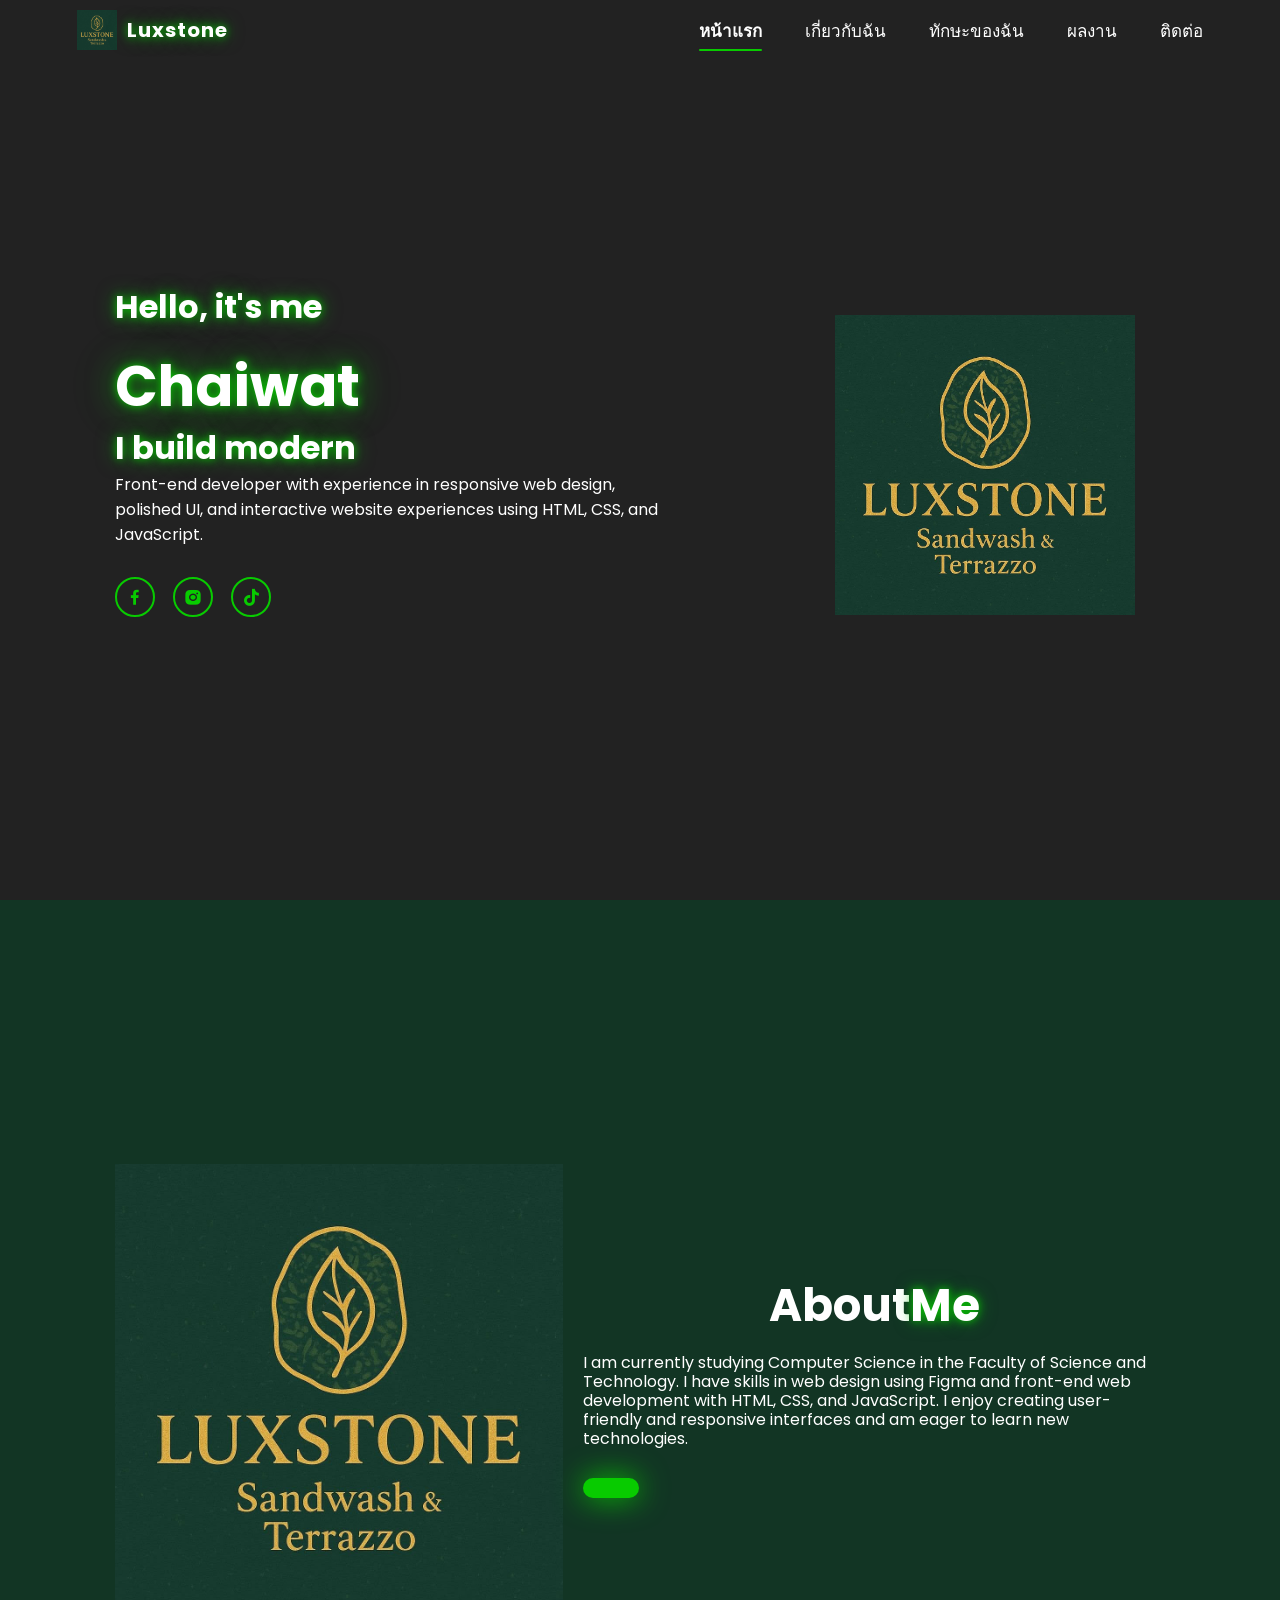
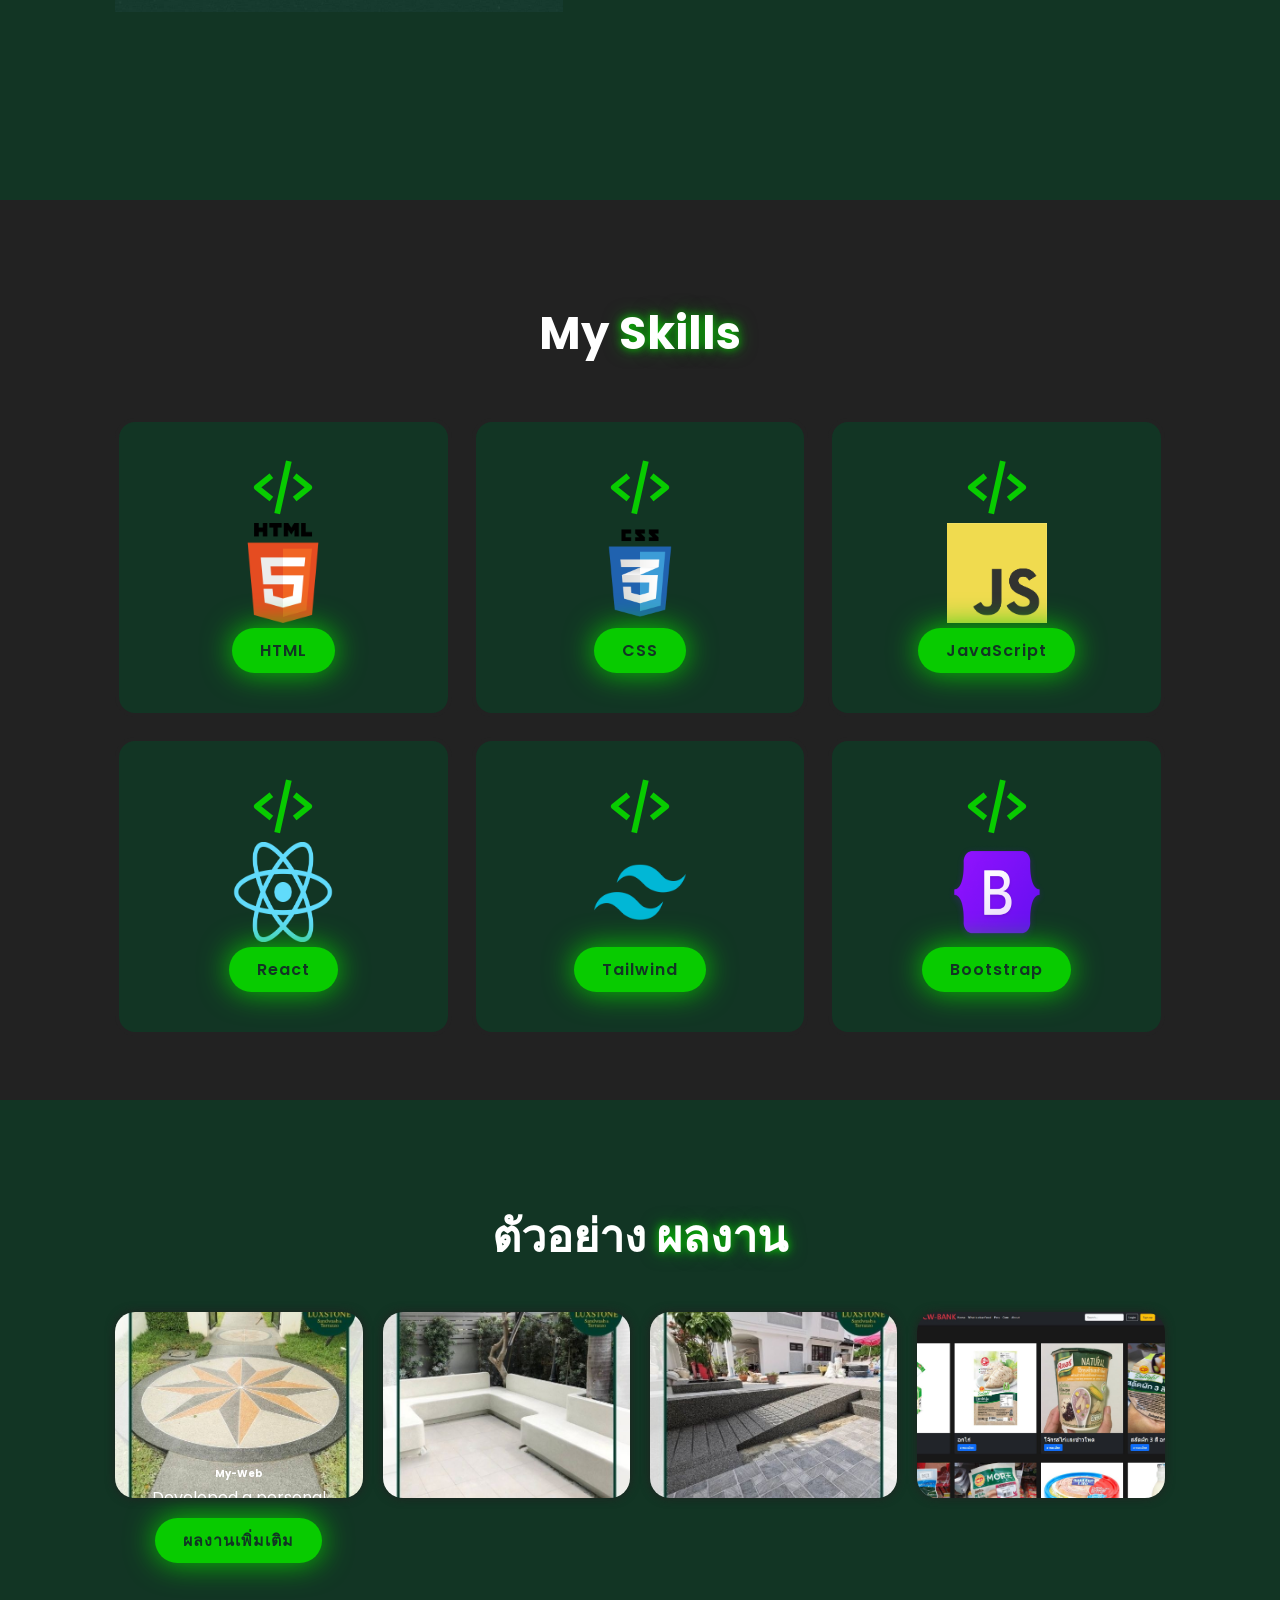
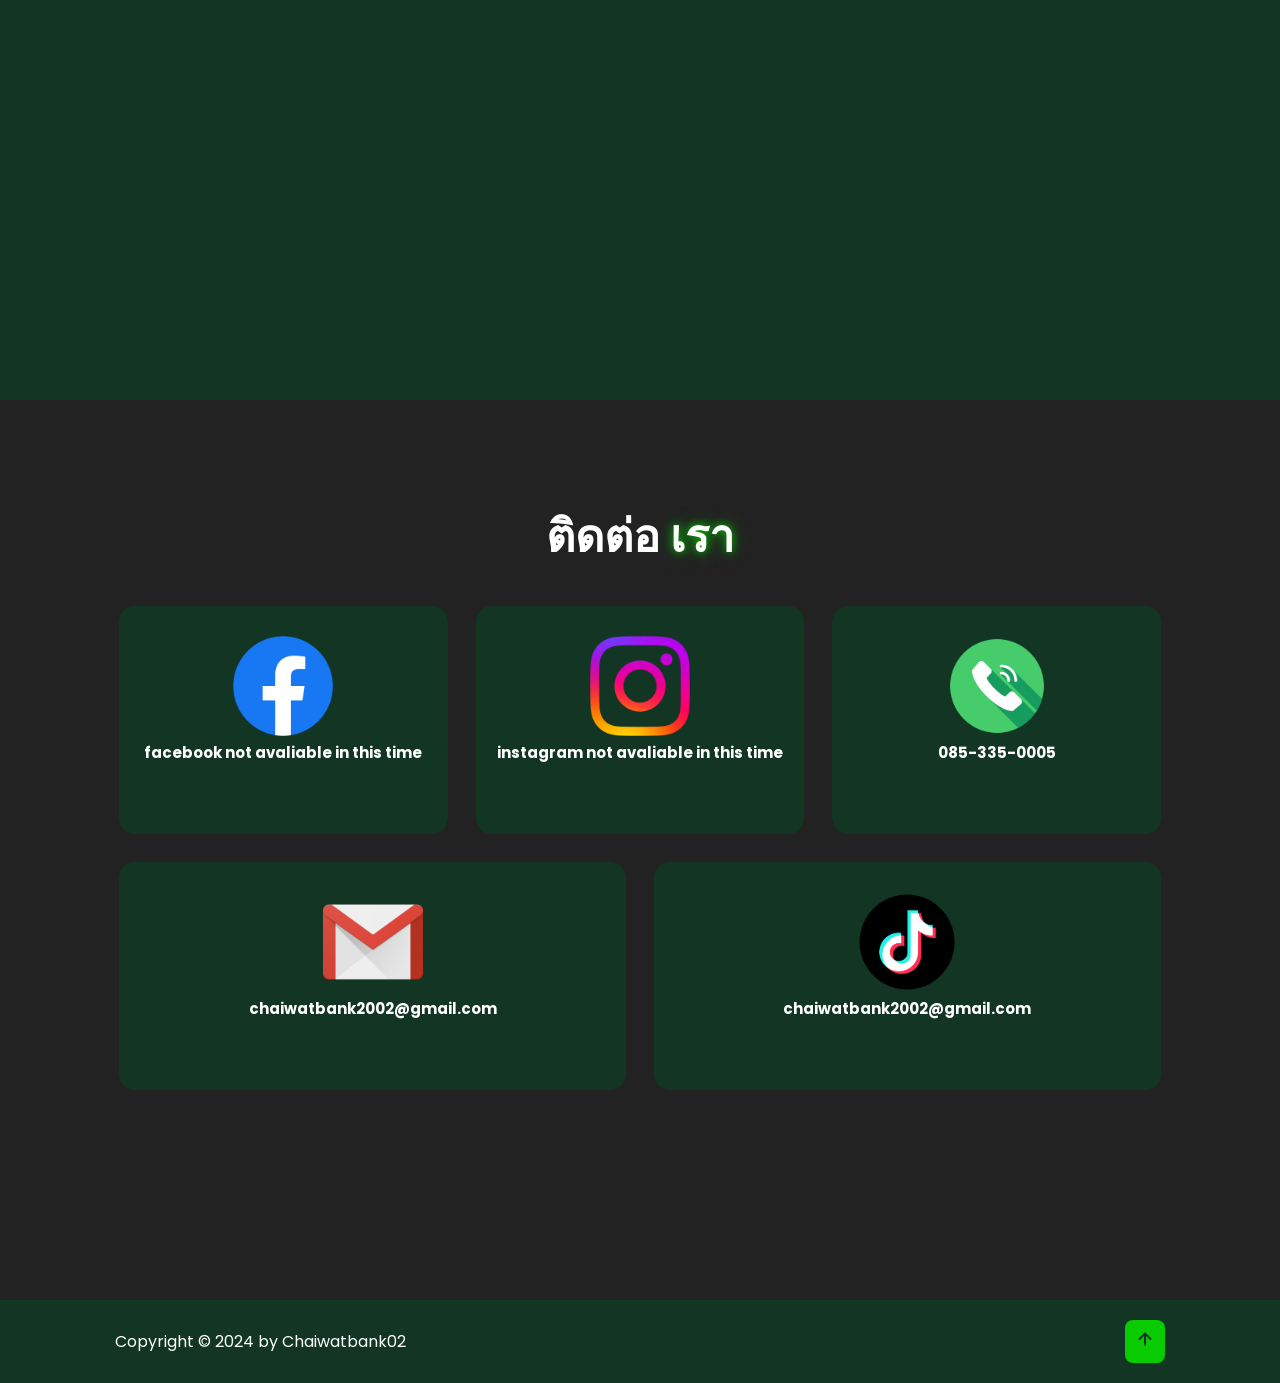
==== commit be67b0dc: "1" ====
--- a/index.html
+++ b/index.html
@@ -32,11 +32,11 @@
 
       <!-- เมนูนำทาง -->
       <nav class="navbar">
-        <a href="#home" class="active">Home</a>
-        <a href="#about">About</a>
-        <a href="#services">My Skills</a>
-        <a href="portfolio.html">Portfolio</a>
-        <a href="#contact">Contact</a>
+        <a href="#home" class="active">หน้าแรก</a>
+        <a href="#about">เกี่ยวกับฉัน</a>
+        <a href="#services">ทักษะของฉัน</a>
+        <a href="portfolio.html">ผลงาน</a>
+        <a href="#contact">ติดต่อ</a>
       </nav>
     </header>
 
@@ -55,9 +55,8 @@
         <!-- ลิงก์ไปยังโซเชียลมีเดีย -->
         <div class="social-media">
           <a href="#"><i class='bx bxl-facebook' ></i></a>
-          <a href="#"><i class='bx bxl-twitch' ></i></a>
           <a href="#"><i class='bx bxl-instagram-alt' ></i></a>
-          <a href="#"><i class='bx bxl-linkedin' ></i></a>
+          <a href="#"><i class='bx bxl-tiktok' ></i></a>
         </div>
       </div>
 
@@ -139,7 +138,7 @@
 
     <!-- My projects -->
     <section class="portfolio" id="portfolio">
-      <h2 class="heading">ผลงาน <span>ของเรา</span></h2>
+      <h2 class="heading">ตัวอย่าง <span>ผลงาน</span></h2>
       <div class="portfolio-container">
         <!-- project 1 -->
         <div class="portfolio-box">
@@ -180,7 +179,11 @@
           </div>
         </div>
 
-      </div>
+
+      <div>
+        <a href="#" class="btn">ผลงานเพิ่มเติม</a>
+      </div>
+      
     </section>
 
     <div class="image-modal" id="image-modal">
@@ -194,7 +197,7 @@
      <!-- contact section design -->
      <section class="contact" id="contact">
       <!-- ส่วนของ Contact Section -->
-      <h2 class="heading">My <span>Contact</span></h2>
+      <h2 class="heading">ติดต่อ <span>เรา</span></h2>
       
       
       <div class="contact-container">
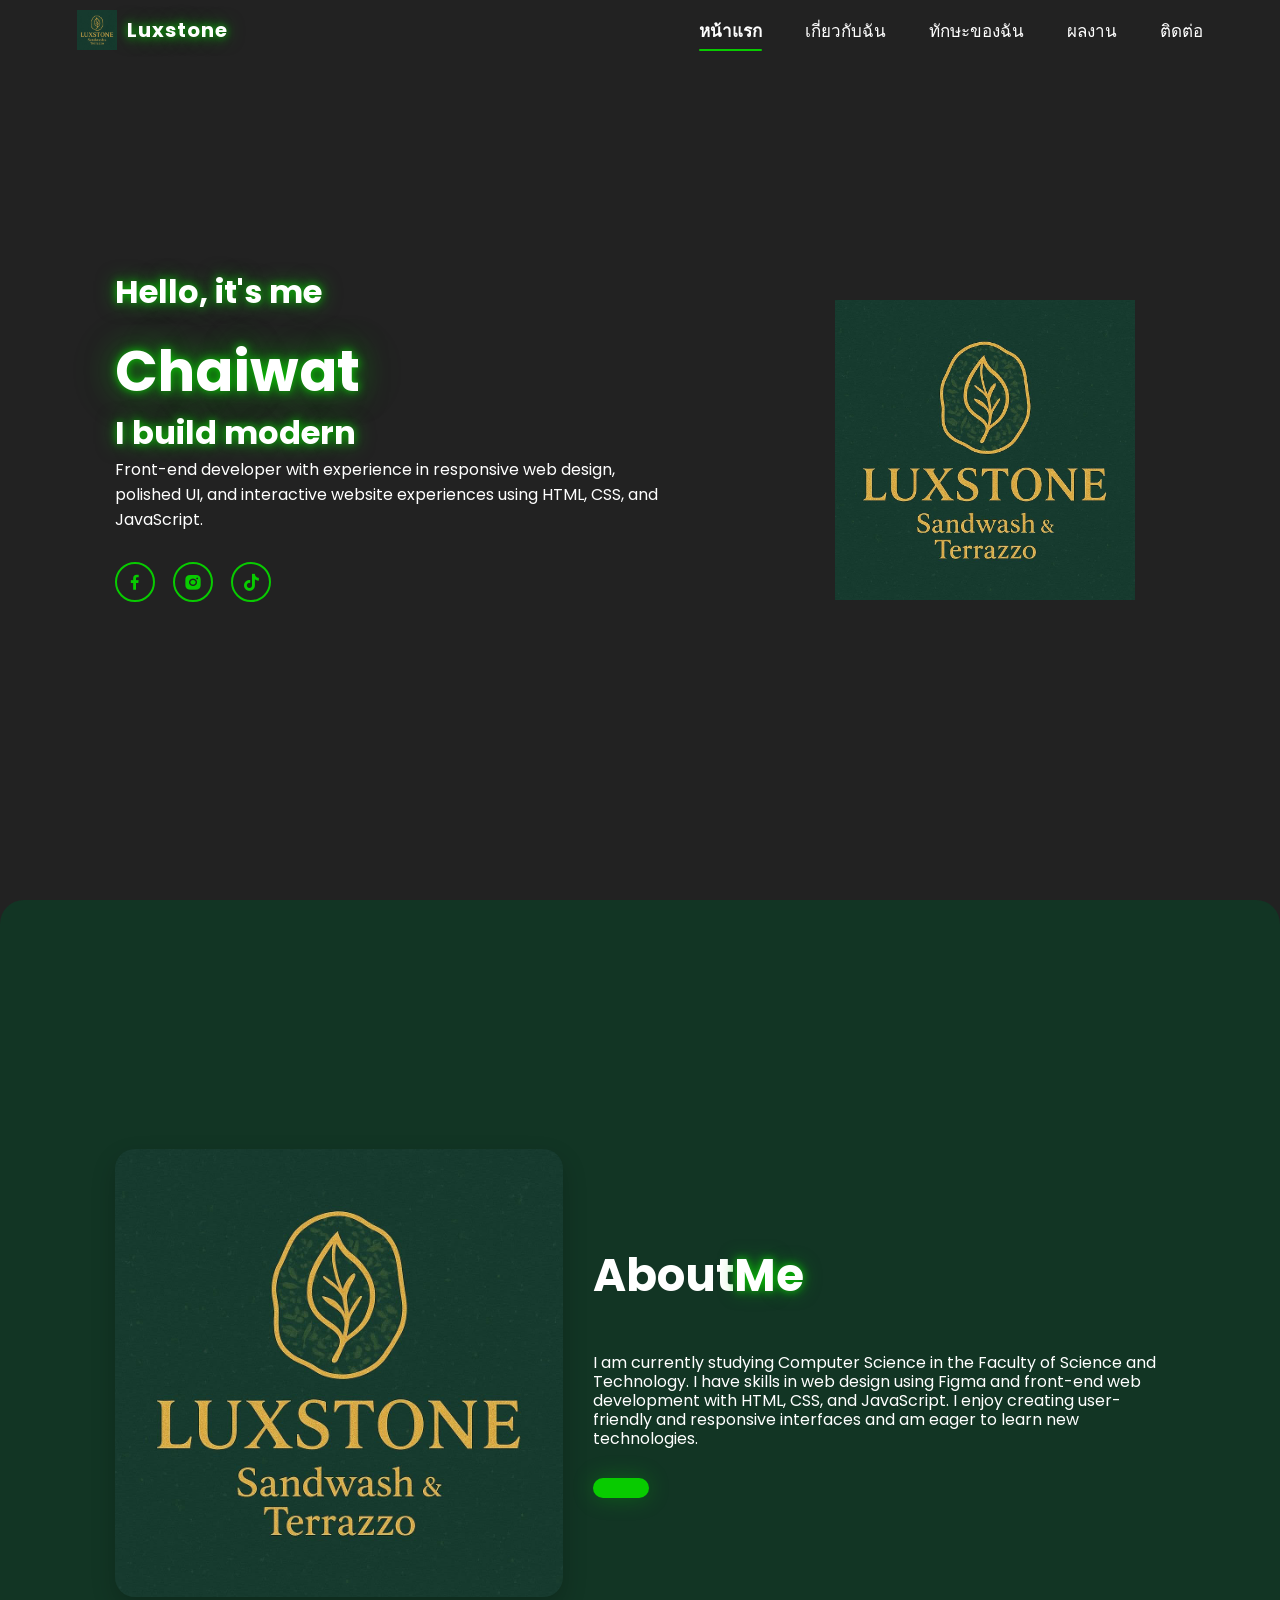
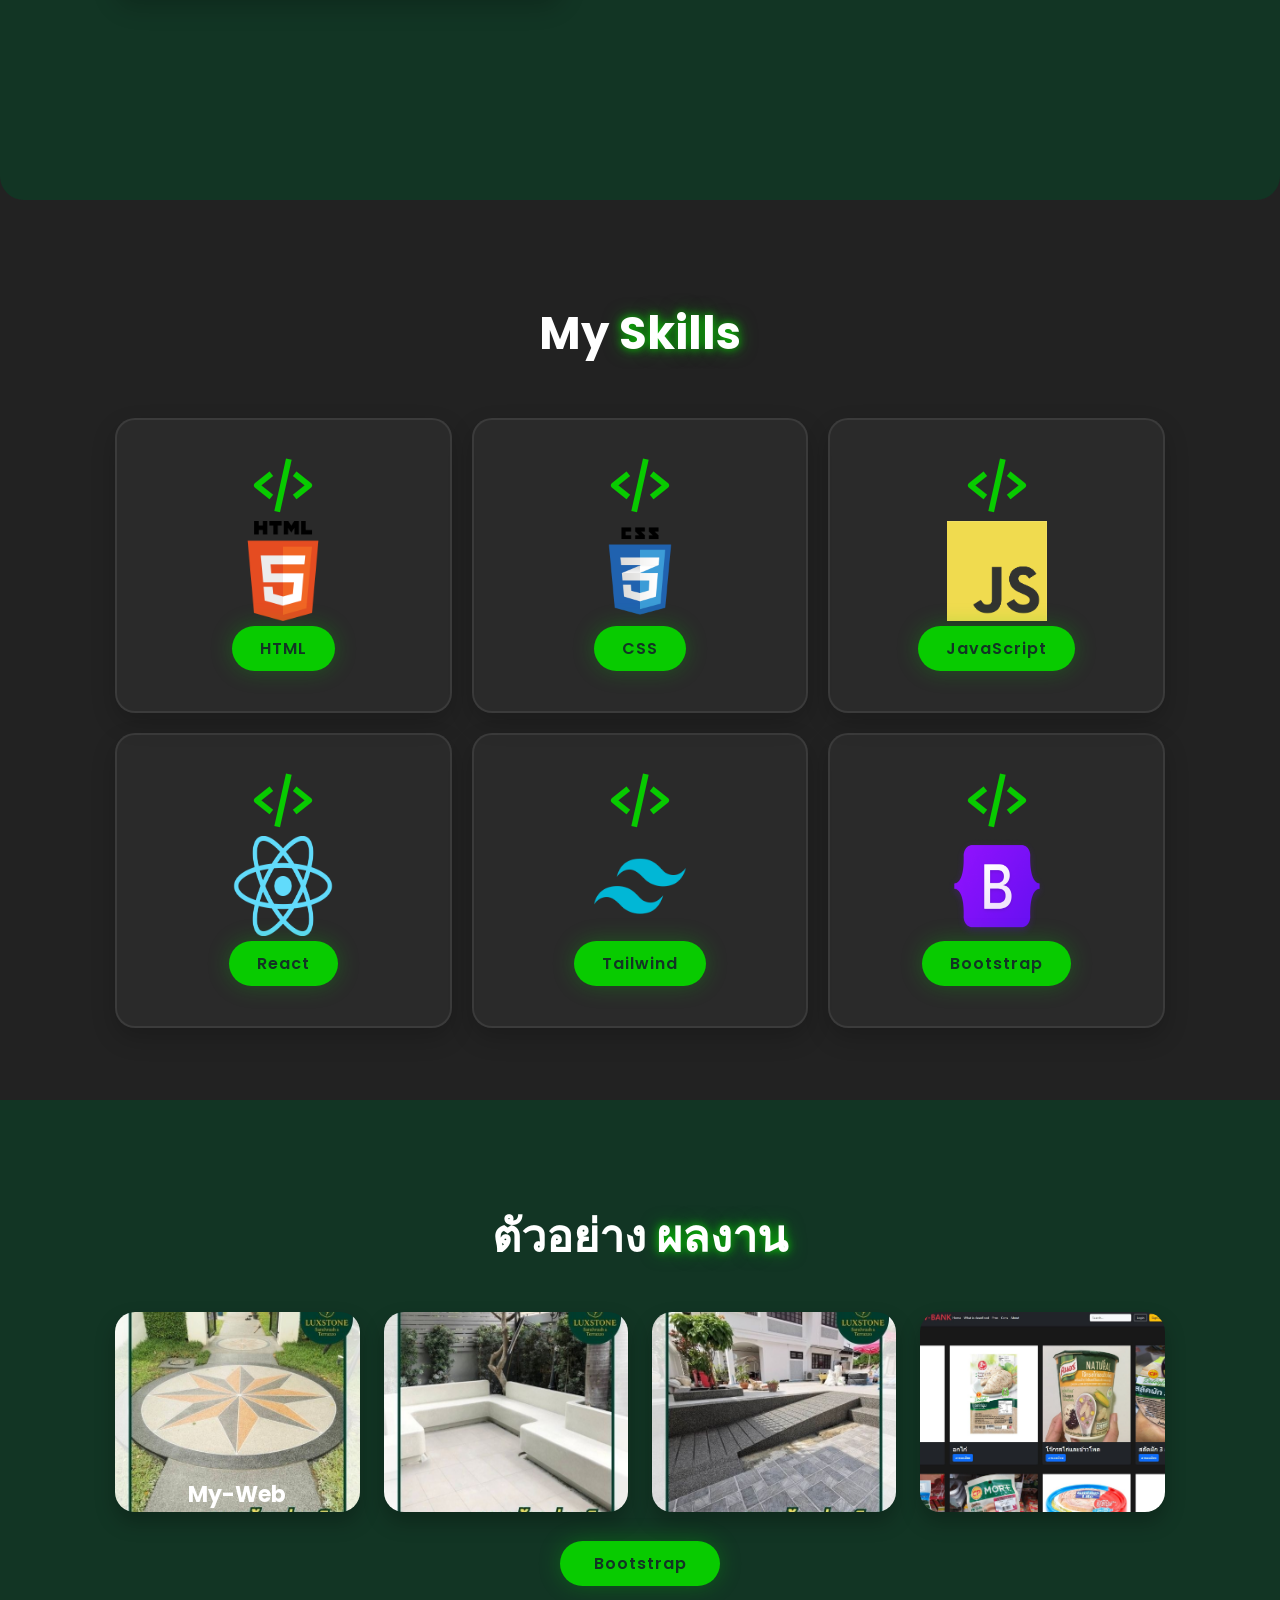
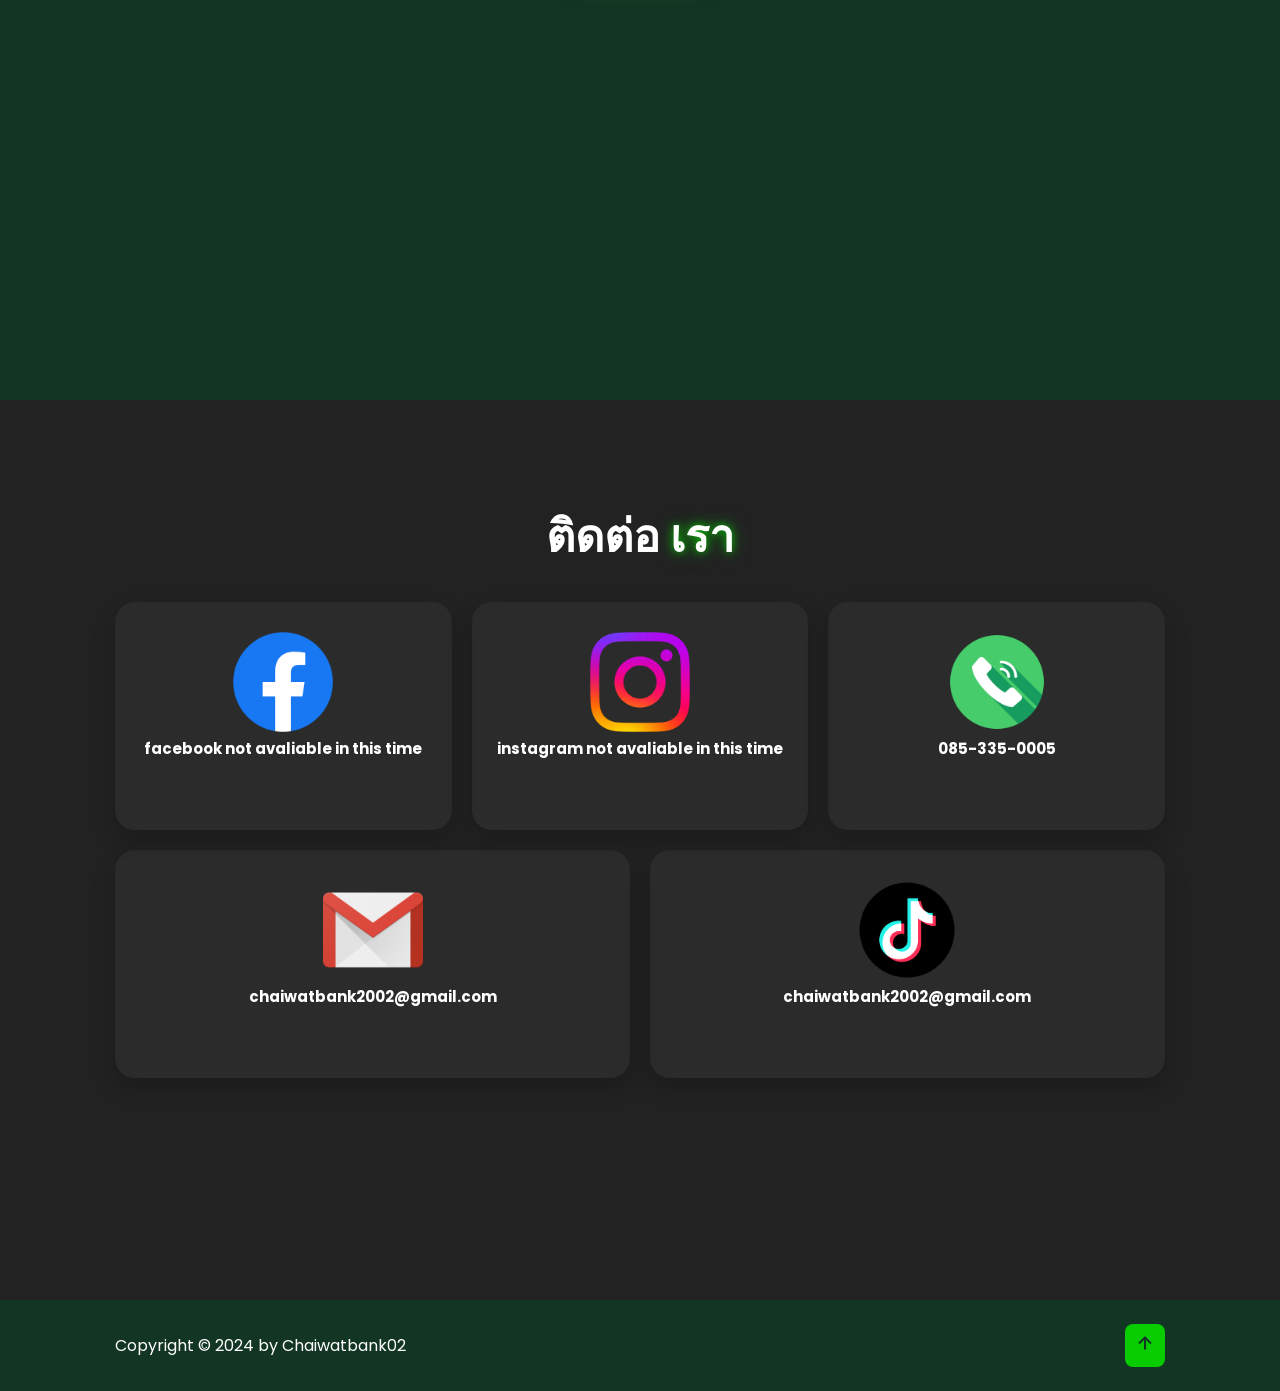
==== commit 5626b5e9: "ปรับcard" ====
--- a/index.html
+++ b/index.html
@@ -180,10 +180,10 @@
         </div>
 
 
-      <div>
-        <a href="#" class="btn">ผลงานเพิ่มเติม</a>
-      </div>
-      
+      <div class="portfolio-action">
+        <a href="#" class="btn">Bootstrap</a>
+      </div>
+      </div>
     </section>
 
     <div class="image-modal" id="image-modal">
--- a/css/style.css
+++ b/css/style.css
@@ -18,6 +18,9 @@
     --second-bg-color: #123524; /* สีพื้นหลังรอง (สีเทาเข้ม) */
     --text-color: #fff; /* สีของข้อความ (สีขาว) */
     --main-color: #08CB00; /* สีหลัก (สีเขียว) */
+    --section-padding: clamp(7rem, 8vw, 10rem) 9% 5rem;
+    --card-radius: 2rem;
+    --shadow-soft: 0 1rem 2.5rem rgba(0, 0, 0, 0.2);
 }
 
 html {
@@ -98,7 +101,7 @@
 /* Section: การตั้งค่าของแต่ละ section ในหน้าเว็บ */
 section {
     min-height: 100vh; /* ความสูงของ section คือ ความสูงเต็มหน้าจอ */
-    padding: 10rem 9% 2rem; /* กำหนดระยะห่างจากขอบ (padding) ของแต่ละ section */
+    padding: var(--section-padding); /* กำหนดระยะห่างจากขอบ (padding) ของแต่ละ section */
 }
 
 /* Header: ส่วนหัวของเว็บไซต์ที่อยู่ติดกับด้านบน */
@@ -301,6 +304,7 @@
     font-size: 2rem; /* ขนาดฟอนต์ */
     color: var(--main-color); /* สีของไอคอนเป็นสีหลัก */
     margin: 3rem 1.5rem 3rem 0; /* กำหนดระยะห่างรอบๆ ไอคอน */
+    transition: transform .3s ease, background .3s ease, box-shadow .3s ease;
 }
 
 /* สไตล์เมื่อมีการ hover ที่ลิงก์ใน .social-media */
@@ -308,46 +312,54 @@
     background: var(--main-color); /* เปลี่ยนพื้นหลังของลิงก์ให้เป็นสีจากตัวแปร --main-color */
     color: var(--second-bg-color); /* เปลี่ยนสีของข้อความในลิงก์ให้เป็นสีจากตัวแปร --second-bg-color */
     box-shadow: 0 0 1rem var(--main-color); /* เพิ่มเงารอบๆ ลิงก์ที่มีสีจากตัวแปร --main-color */
+    transform: translateY(-0.2rem);
 }
 
 /* สไตล์สำหรับปุ่ม .btn */
 .btn {
-    display: inline-block; /* กำหนดให้ปุ่มเป็น inline-block ซึ่งสามารถอยู่ในบรรทัดเดียวกับองค์ประกอบอื่นๆ */
-    padding: 1rem 2.8rem; /* กำหนดระยะห่างภายในปุ่ม (padding): ด้านบน/ล่าง 1rem และด้านซ้าย/ขวา 2.8rem */
-    background: var(--main-color); /* กำหนดพื้นหลังของปุ่มให้เป็นสีจากตัวแปร --main-color */
-    border-radius: 4rem; /* ทำมุมของปุ่มให้โค้งมนด้วยรัศมี 4rem */
-    box-shadow: 0 0 3rem var(--main-color); /* เพิ่มเงารอบๆ ปุ่มที่มีสีจากตัวแปร --main-color */
-    font-size: 1.6rem; /* กำหนดขนาดของตัวอักษรในปุ่มเป็น 1.6rem */
-    color: var(--second-bg-color); /* กำหนดสีของตัวอักษรในปุ่มให้เป็นสีจากตัวแปร --second-bg-color */
-    letter-spacing: .1rem; /* เพิ่มระยะห่างระหว่างตัวอักษร */
-    font-weight: 600; /* กำหนดความหนาของตัวอักษรในปุ่มให้หนา */
-    transition: .5s ease; /* กำหนดการเปลี่ยนแปลงที่ราบรื่น (transition) สำหรับการเปลี่ยนแปลงต่างๆ ใช้เวลา 0.5 วินาที */
+    display: inline-block;
+    padding: 1rem 2.8rem;
+    background: var(--main-color);
+    border-radius: 4rem;
+    box-shadow: 0 0 2.2rem rgba(8, 203, 0, 0.28);
+    font-size: 1.6rem;
+    color: var(--second-bg-color);
+    letter-spacing: .1rem;
+    font-weight: 600;
+    transition: transform .3s ease, box-shadow .3s ease;
 }
 
 /* สไตล์เมื่อมีการ hover ที่ปุ่ม .btn */
 .btn:hover {
-    box-shadow: none; /* เมื่อ hover ที่ปุ่ม จะไม่แสดงเงารอบๆ ปุ่ม */
+    transform: translateY(-0.2rem);
+    box-shadow: 0 0 2.8rem rgba(8, 203, 0, 0.4);
 }
 
 
 /* สไตล์ของ container หลักใน section about */
 .about {
-    display: flex; /* ใช้ Flexbox เพื่อจัดเรียงภายใน */
-    justify-content: center; /* จัดให้อยู่กลางแนวนอน */
-    align-items: center; /* จัดให้อยู่กลางแนวตั้ง */
-    gap: 2rem; /* ช่องว่างระหว่างแต่ละองค์ประกอบ */
-    background: var(--second-bg-color); /* ตั้งค่าสีพื้นหลังด้วยตัวแปร --second-bg-color */
+    display: flex;
+    justify-content: center;
+    align-items: center;
+    gap: 3rem;
+    background: var(--second-bg-color);
+    border-radius: 2.4rem;
 }
 
 /* สไตล์สำหรับภาพใน .about-img */
 .about-img img {
     width: 35vw; /* กำหนดความกว้างของภาพเป็น 35% ของความกว้างของหน้าจอ */
+    border-radius: 2rem;
+    box-shadow: var(--shadow-soft);
 }
 
 /* สไตล์สำหรับหัวข้อใน .heading */
 .heading {
     text-align: center; /* จัดหัวข้อให้อยู่กลาง */
     font-size: 4.5rem; /* ขนาดตัวอักษรของหัวข้อ */
+    margin-bottom: 3rem;
+    display: inline-block;
+    position: relative;
 }
 
 /* สไตล์ของเนื้อหาใน .about-content */
@@ -370,6 +382,8 @@
 
 /* สไตล์สำหรับหัวข้อใน section services */
 .services h2 {
+    display: block;
+    text-align: center;
     margin-bottom: 5rem; /* ระยะห่างด้านล่างของหัวข้อ */
 }
 
@@ -384,20 +398,18 @@
 
 /* ----- Services Section ----- */
 .services-container .services-box {
-    /* กำหนดให้กล่องบริการยืดหยุ่นในแนวนอน โดยมีขนาดพื้นฐานที่ 30rem */
-    flex:1 1 30rem;
-    /* กำหนดพื้นหลังของกล่องบริการ */
-    background:var(--second-bg-color);
-    /* กำหนด padding ภายในกล่อง */
-    padding:3rem 2rem 4rem;
-    /* มุมโค้งของกล่อง */
-    border-radius:2rem;
-    /* กำหนดข้อความให้อยู่ตรงกลาง */
-    text-align:center;
-    /* กำหนดเส้นขอบของกล่อง */
-    border:.4rem solid var(--bg-color);
-    /* เพิ่มเอฟเฟกต์การเปลี่ยนแปลงเมื่อ hover */
-    transition: .5s ease;
+    flex: 1 1 30rem;
+    background: rgba(255, 255, 255, 0.04);
+    padding: 3rem 2rem 4rem;
+    border-radius: var(--card-radius);
+    text-align: center;
+    border: .2rem solid rgba(255,255,255,0.08);
+    box-shadow: var(--shadow-soft);
+    transition: transform .35s ease, border-color .35s ease, background .35s ease;
+}
+
+.services-container .services-box:hover {
+    background: rgba(255, 255, 255, 0.07);
 }
 
 /* เอฟเฟกต์ hover สำหรับกล่องบริการ */
@@ -432,7 +444,6 @@
 
 /* ----- Portfolio Section ----- */
 .portfolio {
-    /* กำหนดพื้นหลังของส่วน portfolio */
     background: var(--second-bg-color);
 }
 
@@ -555,36 +566,39 @@
 
 /* กำหนดระยะห่างใต้หัวข้อ portfolio */
 .portfolio h2{
+    display: block;
+    text-align: center;
     margin-bottom: 4rem;
 }
 
 /* กำดันการแสดงผลแบบ grid สำหรับกล่อง portfolio */
 .portfolio-container {
     display: grid;
-    grid-template-columns: repeat(auto-fit, minmax(22rem, 1fr));
-    justify-items: center;
-    gap: 2rem;
+    grid-template-columns: repeat(auto-fit, minmax(24rem, 1fr));
+    gap: 2.4rem;
+    align-items: stretch;
     max-width: 120rem;
     margin: 0 auto;
 }
 
 /* กำหนดลักษณะของแต่ละกล่องใน portfolio */
 .portfolio-container .portfolio-box {
-    /* ใช้ relative positioning เพื่อใช้กับ absolute positioning ของ layer */
     position: relative;
-    /* มุมโค้งของกล่อง */
     border-radius: 2rem;
-    /* เพิ่มเงาให้กล่อง */
-    box-shadow: 0 0 1rem var(--bg-color);
-    /* ซ่อนส่วนที่เกินจากกล่อง */
+    box-shadow: 0 1rem 2rem rgba(0, 0, 0, 0.25);
     overflow: hidden;
-    /* ใช้ flex เพื่อจัดเรียงเนื้อหาภายในกล่อง */
     display: flex;
-    /* Make all portfolio cards the same aspect ratio/size */
-    aspect-ratio: 4/3;
-    min-height: 16rem;
+    aspect-ratio: 4 / 3;
+    min-height: 20rem;
+    width: 100%;
     max-width: 36rem;
-    align-items: stretch;
+    justify-self: center;
+    transition: transform .35s ease, box-shadow .35s ease;
+}
+
+.portfolio-container .portfolio-box:hover {
+    transform: translateY(-0.6rem);
+    box-shadow: 0 1.4rem 2.8rem rgba(0, 0, 0, 0.35);
 }
 
 /* กำหนดให้ภาพใน portfolio ขยายเต็มพื้นที่กล่อง */
@@ -597,75 +611,70 @@
 }
 
 .portfolio-box:hover img{
+    border-color: var(--main-color);
     transform:scale(1.1);/* กำหนดเลเยอร์ที่ปรากฏเมื่อ hover ภายในกล่อง portfolio */
 }
 
 
 /* ----- Portfolio Layer Styles ----- */
 .portfolio-box .portfolio-layer {
-    /* ใช้ absolute positioning เพื่อให้เลเยอร์ครอบคลุมพื้นที่ภายในกล่อง */
     position: absolute;
-    /* วางเลเยอร์ที่ด้านล่างสุดของกล่อง */
-    bottom: 0;
-    /* วางเลเยอร์ที่ขอบซ้ายสุดของกล่อง */
-    left: 0;
-    /* กำหนดความกว้างของเลเยอร์ให้เต็มพื้นที่กล่อง */
-    width: 100%;
-    /* กำหนดความสูงของเลเยอร์ให้เต็มพื้นที่กล่อง */
-    height: 100%;
-    /* ใช้ linear gradient เพื่อสร้างเอฟเฟกต์การเปลี่ยนสีจากโปร่งใสไปยังสีหลัก */
-    background: linear-gradient(rgba(0, 0, 0, 0.1), var(--main-color));
-    /* ใช้ flexbox เพื่อจัดเรียงเนื้อหาภายในเลเยอร์ */
+    inset: 0;
+    background: linear-gradient(rgba(0, 0, 0, 0.15), rgba(8, 203, 0, 0.92));
     display: flex;
-    /* จัดให้องค์ประกอบภายในเลเยอร์อยู่ตรงกลางแนวนอน */
     justify-content: center;
-    /* แก้ไขคำสั่งผิดพลาด: 'align-items' ไม่ควรเป็น 'align:-items' */
-    align-items: center; /* แก้ไขจาก align:-items */
-    /* ตั้งค่าทิศทางของ flexbox เป็นคอลัมน์ */
+    align-items: center;
     flex-direction: column;
-    /* ตั้งค่าข้อความให้อยู่ตรงกลาง */
     text-align: center;
-    /* กำหนด padding ภายในเลเยอร์ */
-    padding: 0.4rem;
+    padding: 2rem;
     transform: translateY(100%);
-    transition: .5s ease;
+    transition: .45s ease;
 }
 
 .portfolio-box:hover .portfolio-layer {
     transform: translateY(0);
 }
 
+.portfolio-layer h4 {
+    font-size: 2.2rem;
+    margin-bottom: 0.8rem;
+}
+
 /* ----- Portfolio Layer Paragraph Styles ----- */
 .portfolio-layer p {
-    /* กำหนดขนาดฟอนต์ในข้อความ */
-    font-size: 1.6rem;
-    /* กำหนดระยะห่างระหว่างบรรทัดของข้อความ */
-    margin: .3rem 0 1rem;
+    font-size: 1.4rem;
+    line-height: 1.7;
+    margin: .3rem 0 1.4rem;
+    max-width: 30rem;
 }
 
 /* ----- Portfolio Layer Link (Button) Styles ----- */
 .portfolio-layer a {
-    /* ใช้ inline-flex เพื่อให้สามารถใช้ flexbox ใน link ได้ */
     display: inline-flex;
-    /* จัดให้องค์ประกอบภายใน link อยู่ตรงกลางแนวนอน */
     justify-content: center;
-    /* จัดให้องค์ประกอบภายใน link อยู่ตรงกลางแนวตั้ง */
     align-items: center;
-    /* กำหนดขนาดความกว้างและความสูงของปุ่ม */
-    width: 5rem;
-    height: 5rem;
-    /* กำหนดพื้นหลังของปุ่ม */
+    width: 4.8rem;
+    height: 4.8rem;
     background: var(--text-color);
-    /* ทำให้ปุ่มมีลักษณะเป็นวงกลม */
     border-radius: 50%;
 }
 
 /* ----- Portfolio Layer Link Icon Styles ----- */
 .portfolio-layer a i {
-    /* กำหนดขนาดของไอคอน */
     font-size: 2rem;
-    /* กำหนดสีของไอคอนให้เข้ากับพื้นหลังของเลเยอร์ */
     color: var(--second-bg-color);
+}
+
+.portfolio-action {
+    grid-column: 1 / -1;
+    display: flex;
+    justify-content: center;
+    margin-top: 0.5rem;
+}
+
+.portfolio-action .btn {
+    min-width: 16rem;
+    text-align: center;
 }
 
 /* กำหนดระยะห่างด้านล่างของหัวข้อ .contact h2 */
@@ -679,32 +688,28 @@
 }
 
 .contact h2 {
+    display: block;
+    text-align: center;
     margin-bottom: 3rem; /* ระยะห่างด้านล่าง 3rem */
 }
 
 /* กำหนดลักษณะของ form ภายใน .contact */
 .contact-card {
-    /* กำหนดให้กล่องยืดหยุ่นในแนวนอน โดยมีขนาดพื้นฐานที่ 30rem */
-    flex:1 1 30rem;
-    /* กำหนดพื้นหลังของกล่อง */
-    background:var(--second-bg-color);
-    /* กำหนด padding ภายในกล่อง */
-    padding:3rem 2rem 4rem;
-    /* มุมโค้งของกล่อง */
-    border-radius:2rem;
-    /* กำหนดข้อความให้อยู่ตรงกลาง */
-    text-align:center;
-    /* กำหนดเส้นขอบของกล่อง */
-    border:.4rem solid var(--bg-color);
-    /* เพิ่มเอฟเฟกต์การเปลี่ยนแปลงเมื่อ hover */
-    transition: .5s ease;
-        
-}
+    flex: 1 1 30rem;
+    background: rgba(255, 255, 255, 0.04);
+    padding: 3rem 2rem 4rem;
+    border-radius: var(--card-radius);
+    text-align: center;
+    border: .2rem solid var(--border-soft);
+    box-shadow: var(--shadow-soft);
+    transition: transform .35s ease, border-color .35s ease, background .35s ease;
+}
+
 .contact-container .contact-card:hover {
-    /* เปลี่ยนสีเส้นขอบเมื่อ hover */
     border-color: var(--main-color);
-    /* ขยายขนาดกล่องเมื่อ hover */
-    transform:scale(1.02);
+    box-shadow: 0 0 0 0.3rem rgba(8, 203, 0, 1), 0 1rem 2.5rem rgba(0, 0, 0, 0.28);
+    background: rgba(255, 255, 255, 0.09);
+    transform: scale(1.02);
 }
 
 /* กำหนดขนาดฟอนต์ของภาพภายในการ์ด */
@@ -723,8 +728,9 @@
     justify-content: space-between; /* กระจายเนื้อหาให้ห่างกันและจัดให้เริ่มจากขอบซ้ายและขวา */
     align-items: center; /* จัดแนวเนื้อหาภายในให้ตั้งอยู่กลางในแนวตั้ง */
     flex-wrap: wrap; /* ถ้าเนื้อหามากเกินไปจะทำให้สามารถขึ้นบรรทัดใหม่ได้ */
-    padding: 2rem 9%; /* กำหนดระยะห่างภายใน footer ทั้งด้านบน-ล่าง และซ้าย-ขวา */
+    padding: 2.4rem 9%; /* กำหนดระยะห่างภายใน footer ทั้งด้านบน-ล่าง และซ้าย-ขวา */
     background: var(--second-bg-color); /* ตั้งค่าสีพื้นหลังของ footer โดยใช้ตัวแปรสีที่กำหนดไว้ใน CSS */
+    border-top: 1px solid var(--border-soft);
 }
 
 /* ------------------------ Footer Text Style ------------------------ */
@@ -782,6 +788,10 @@
 @media (max-width:768px) {
     #menu-icon {
         display: block; /* แสดงไอคอนเมนูเมื่อขนาดหน้าจอไม่เกิน 768px */
+    }
+
+    section {
+        padding: 7rem 5% 4rem;
     }
 
     .navbar {
@@ -838,6 +848,16 @@
         padding: 0 1.5rem;
     }
 
+    .about {
+        flex-direction: column;
+        text-align: center;
+        gap: 2.5rem;
+    }
+
+    .about-content {
+        text-align: center;
+    }
+
     .services-container,
     .contact-container {
         flex-direction: column;
@@ -912,6 +932,39 @@
     }
 }
 
+@media (max-width:991px) {
+    .portfolio-container {
+        grid-template-columns: repeat(2, minmax(0, 1fr));
+        gap: 2rem;
+    }
+
+    .portfolio-container .portfolio-box {
+        max-width: none;
+    }
+}
+
+@media (max-width:768px) {
+    .portfolio-container {
+        grid-template-columns: 1fr;
+        gap: 1.8rem;
+    }
+
+    .portfolio-container .portfolio-box {
+        min-height: 18rem;
+        aspect-ratio: 16 / 10;
+    }
+
+    .portfolio-layer p {
+        font-size: 1.35rem;
+        line-height: 1.6;
+    }
+
+    .portfolio-action .btn {
+        width: 100%;
+        max-width: 24rem;
+    }
+}
+
 @media (max-width:576px) {
     html {
         font-size: 50%;
